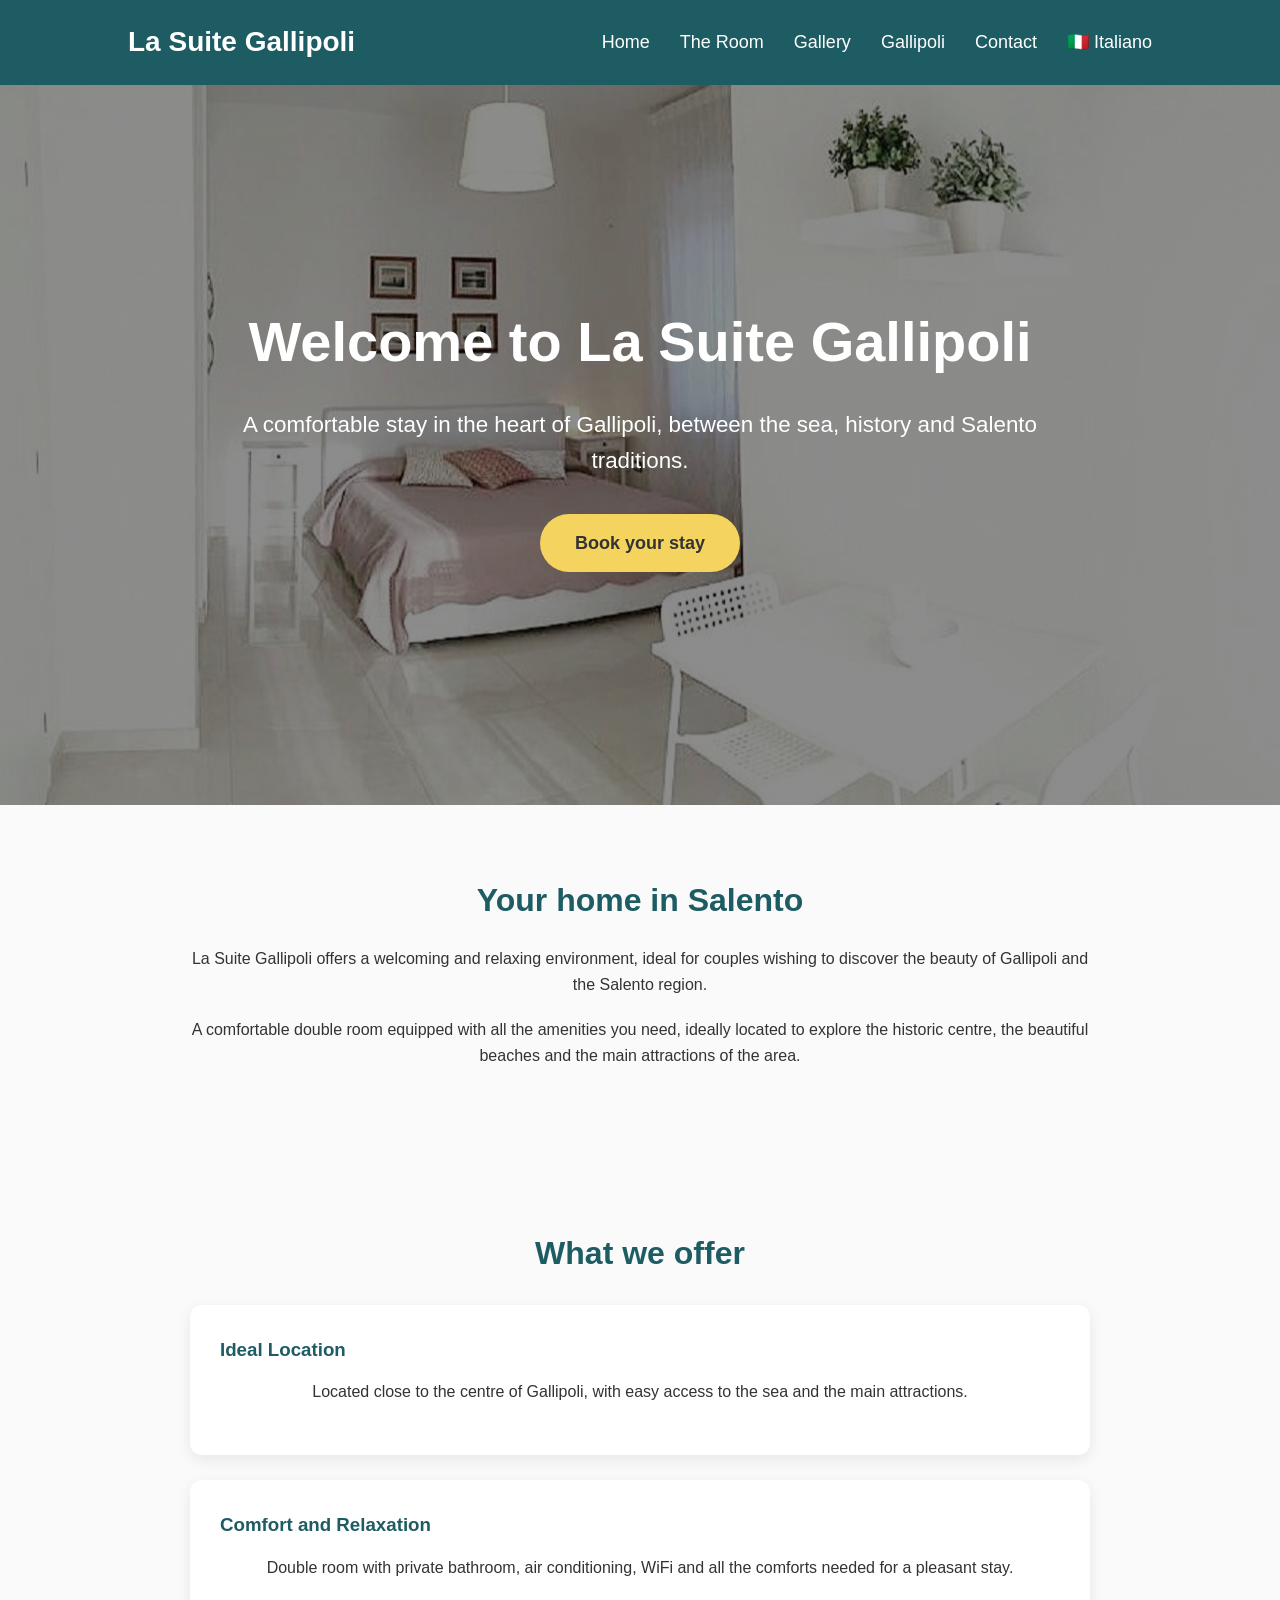
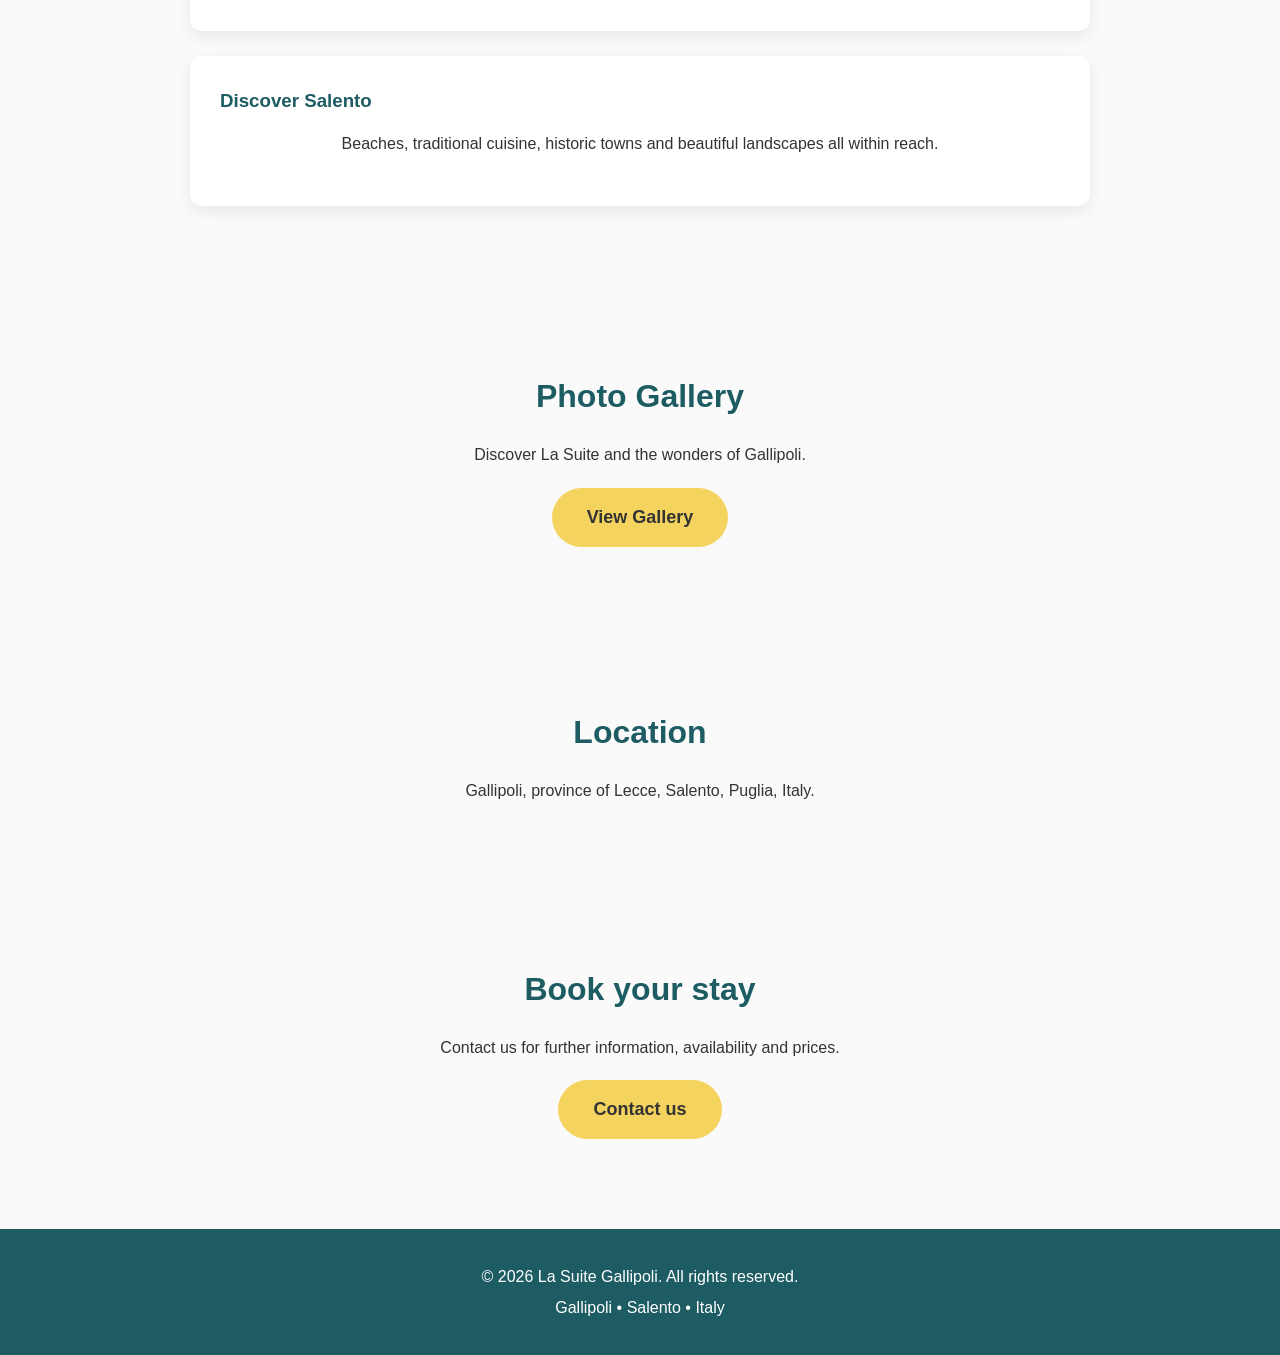
==== en/index.html @ 76675219 "Complete bilingual website pages and responsive layout" ====
<!DOCTYPE html>
<html lang="en">

<head>

    <meta charset="UTF-8">
    <meta name="viewport" content="width=device-width, initial-scale=1.0">

    <title>La Suite Gallipoli | Bed and Breakfast in Salento</title>

    <meta name="description"
        content="La Suite Gallipoli - Comfortable double room with private bathroom, WiFi and all amenities in the heart of Gallipoli, Salento.">

    <link rel="stylesheet" href="../css/style.css">

</head>


<body>


    <!-- ==========================
         HEADER
    =========================== -->

    <header>

        <nav class="navbar">

            <div class="logo">

                <a href="index.html">
                    La Suite Gallipoli
                </a>

            </div>


            <button class="menu-toggle" id="menu-toggle">
                ☰
            </button>


       <ul class="nav-links">

<li><a href="index.html">Home</a></li>
<li><a href="camera.html">The Room</a></li>
<li><a href="gallery.html">Gallery</a></li>
<li><a href="gallipoli.html">Gallipoli</a></li>
<li><a href="contact.html">Contact</a></li>
<li><a href="../index.html">🇮🇹 Italiano</a></li>

</ul>


        </nav>

    </header>



    <!-- ==========================
         MAIN
    =========================== -->


    <main>


        <!-- HERO -->


        <section class="hero">


            <div class="hero-content">


                <h1>
                    Welcome to La Suite Gallipoli
                </h1>


                <p>
                    A comfortable stay in the heart of Gallipoli,
                    between the sea, history and Salento traditions.
                </p>


                <a class="button" href="contact.html">

                    Book your stay

                </a>


            </div>


        </section>



        <!-- INTRODUCTION -->


        <section>


            <h2>
                Your home in Salento
            </h2>


            <p>
                La Suite Gallipoli offers a welcoming and relaxing environment,
                ideal for couples wishing to discover the beauty of Gallipoli
                and the Salento region.
            </p>


            <p>
                A comfortable double room equipped with all the amenities you need,
                ideally located to explore the historic centre,
                the beautiful beaches and the main attractions of the area.
            </p>


        </section>




        <!-- SERVICES -->


        <section>


            <h2>
                What we offer
            </h2>



            <article>


                <h3>
                    Ideal Location
                </h3>


                <p>
                    Located close to the centre of Gallipoli,
                    with easy access to the sea and the main attractions.
                </p>


            </article>




            <article>


                <h3>
                    Comfort and Relaxation
                </h3>


                <p>
                    Double room with private bathroom, air conditioning,
                    WiFi and all the comforts needed for a pleasant stay.
                </p>


            </article>




            <article>


                <h3>
                    Discover Salento
                </h3>


                <p>
                    Beaches, traditional cuisine, historic towns
                    and beautiful landscapes all within reach.
                </p>


            </article>



        </section>




        <!-- GALLERY -->


        <section>


            <h2>
                Photo Gallery
            </h2>


            <p>
                Discover La Suite and the wonders of Gallipoli.
            </p>


            <a class="button" href="gallery.html">

                View Gallery

            </a>


        </section>




        <!-- LOCATION -->


        <section>


            <h2>
                Location
            </h2>


            <p>
                Gallipoli, province of Lecce,
                Salento, Puglia, Italy.
            </p>


        </section>




        <!-- CONTACT -->


        <section>


            <h2>
                Book your stay
            </h2>


            <p>
                Contact us for further information,
                availability and prices.
            </p>


            <a class="button" href="contact.html">

                Contact us

            </a>


        </section>



    </main>





    <!-- FOOTER -->


    <footer>


        <p>
            © 2026 La Suite Gallipoli.
            All rights reserved.
        </p>


        <p>
            Gallipoli • Salento • Italy
        </p>


    </footer>





    <!-- MOBILE MENU -->


    <script>


        const menuToggle = document.getElementById("menu-toggle");

        const navLinks = document.getElementById("nav-links");


        menuToggle.addEventListener("click", function () {

            navLinks.classList.toggle("show");

        });


    </script>



</body>

</html>
---- css/style.css ----
/* ==========================
   GENERAL
========================== */

* {
    margin: 0;
    padding: 0;
    box-sizing: border-box;
}

body {
    font-family: Arial, Helvetica, sans-serif;
    line-height: 1.6;
    color: #333;
    background-color: #fafafa;
}

section {
    padding: 70px 10%;
}

h1,
h2,
h3 {
    margin-bottom: 20px;
}

p {
    margin-bottom: 20px;
}

a {
    text-decoration: none;
}

/* ==========================
   NAVIGATION
========================== */

.navbar {
    display: flex;
    justify-content: space-between;
    align-items: center;

    background-color: #1d5c63;

    padding: 20px 10%;

    position: sticky;
    top: 0;
    z-index: 1000;
}

.logo a {
    color: white;
    font-size: 28px;
    font-weight: bold;
}

.nav-links {
    display: flex;
    list-style: none;
    gap: 30px;
}

.nav-links a {
    color: white;
    font-size: 18px;
    transition: color 0.3s;
}

.nav-links a:hover {
    color: #f4d35e;
}

.menu-toggle {
    display: none;
    background: none;
    border: none;
    color: white;
    font-size: 34px;
    cursor: pointer;
}

/* ==========================
   HERO
========================== */

.hero {

    height: 80vh;

    background-image:
        linear-gradient(rgba(0,0,0,0.45),
        rgba(0,0,0,0.45)),
        url("../images/hero.jpg");

    background-size: cover;
    background-position: center;

    display: flex;
    justify-content: center;
    align-items: center;

    text-align: center;

    color: white;

}

.hero-content {
    max-width: 850px;
    padding: 20px;
}

.hero h1 {
    font-size: 3.5rem;
    color: white;
    margin-bottom: 20px;
}

.hero p {
    font-size: 1.4rem;
    margin-bottom: 35px;
}

/* ==========================
   BUTTON
========================== */

.button {

    display: inline-block;

    background-color: #f4d35e;

    color: #333;

    padding: 15px 35px;

    border-radius: 40px;

    font-weight: bold;

    font-size: 18px;

    transition: all .3s ease;

}

.button:hover {

    background: white;

    transform: translateY(-2px);

}

/* ==========================
   CONTENT SECTIONS
========================== */

section h2 {

    text-align: center;

    color: #1d5c63;

    font-size: 2rem;

}

section p {

    max-width: 900px;

    margin: 0 auto 20px auto;

    text-align: center;

}

/* ==========================
   SERVICES
========================== */

article {

    background: white;

    padding: 30px;

    border-radius: 12px;

    box-shadow: 0 5px 15px rgba(0,0,0,0.08);

    margin: 25px auto;

    max-width: 900px;

}

article h3 {

    color: #1d5c63;

    margin-bottom: 15px;

}

/* ==========================
   FOOTER
========================== */

footer {

    background: #1d5c63;

    color: white;

    text-align: center;

    padding: 30px;

}

footer p {

    margin: 5px 0;

}

/* ==========================
   MOBILE
========================== */

@media (max-width: 768px) {

    .navbar {

        flex-wrap: wrap;

        padding: 20px;

    }

    .logo a {

        font-size: 24px;

    }

    .menu-toggle {

        display: block;

    }

    .nav-links {

        display: none;

        flex-direction: column;

        width: 100%;

        text-align: center;

        margin-top: 20px;

        gap: 15px;

    }

    .nav-links.show {

        display: flex;

    }

    .hero {

        height: 65vh;

    }

    .hero h1 {

        font-size: 2.2rem;

    }

    .hero p {

        font-size: 1.1rem;

    }

    section {

        padding: 50px 25px;

    }

    section h2 {

        font-size: 1.8rem;

    }

    article {

        padding: 25px;

    }

}
section .button {
    display: block;
    width: fit-content;
    margin: 20px auto;
}
/* Mobile menu button */

.menu-toggle {

    display: none;

    background: none;

    border: none;

    color: white;

    font-size: 30px;

    cursor: pointer;

}



/* Mobile responsive */

@media (max-width: 768px) {


    .navbar {

        padding: 15px 20px;

    }


    .menu-toggle {

        display: block;

    }


    .nav-links {

        display: none;

        flex-direction: column;

        position: absolute;

        top: 70px;

        left: 0;

        width: 100%;

        background-color: #1d5c63;

        padding: 20px 0;

        text-align: center;

    }


    .nav-links.show {

        display: flex;

    }


    .nav-links li {

        margin: 10px 0;

    }



    .hero {

        height: 70vh;

    }



    .hero h1 {

        font-size: 2.2rem;

    }



    .hero p {

        font-size: 1rem;

    }



    section {

        padding: 25px 20px;

    }


}
/* Gallery */

.gallery-grid {

    display: grid;

    grid-template-columns: repeat(3, 1fr);

    gap: 20px;

}


.gallery-item img {

    width: 100%;

    height: 250px;

    object-fit: cover;

    border-radius: 10px;

}



@media (max-width: 768px) {


.gallery-grid {

    grid-template-columns: 1fr;

}


}
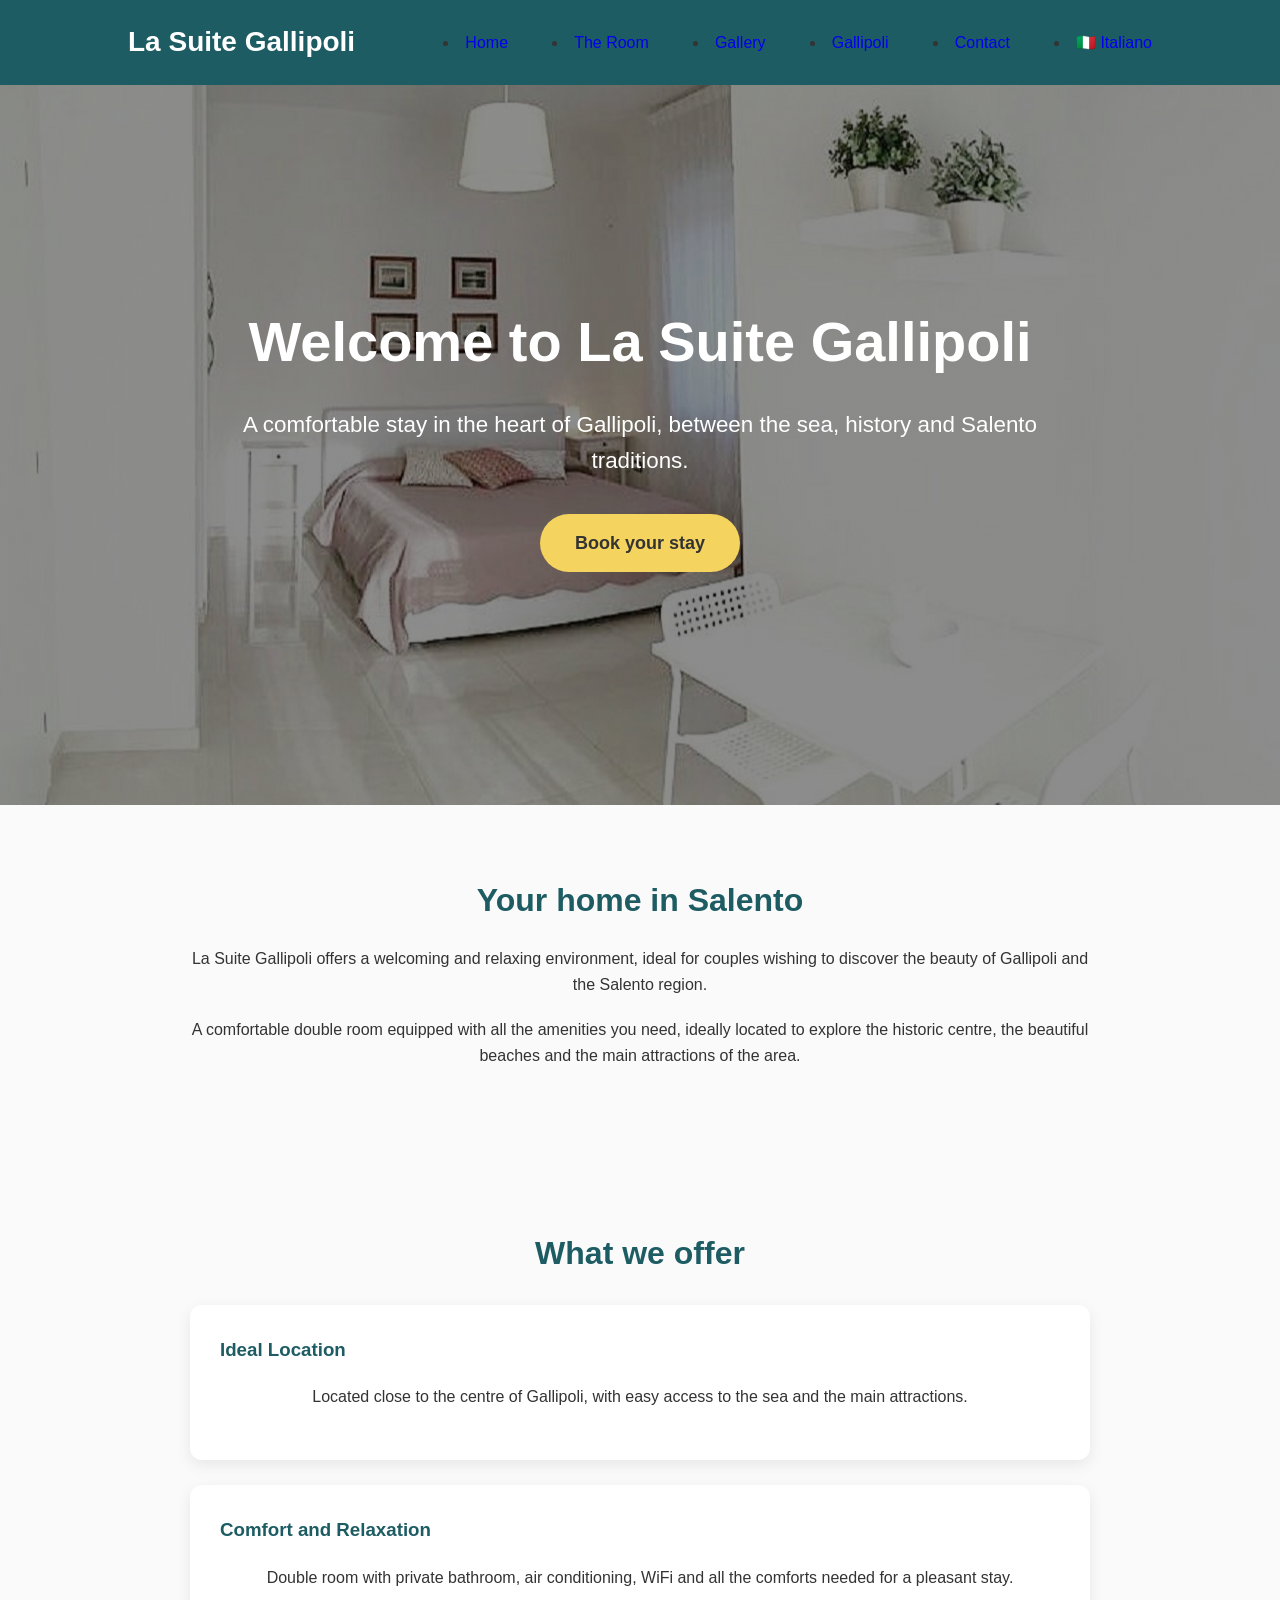
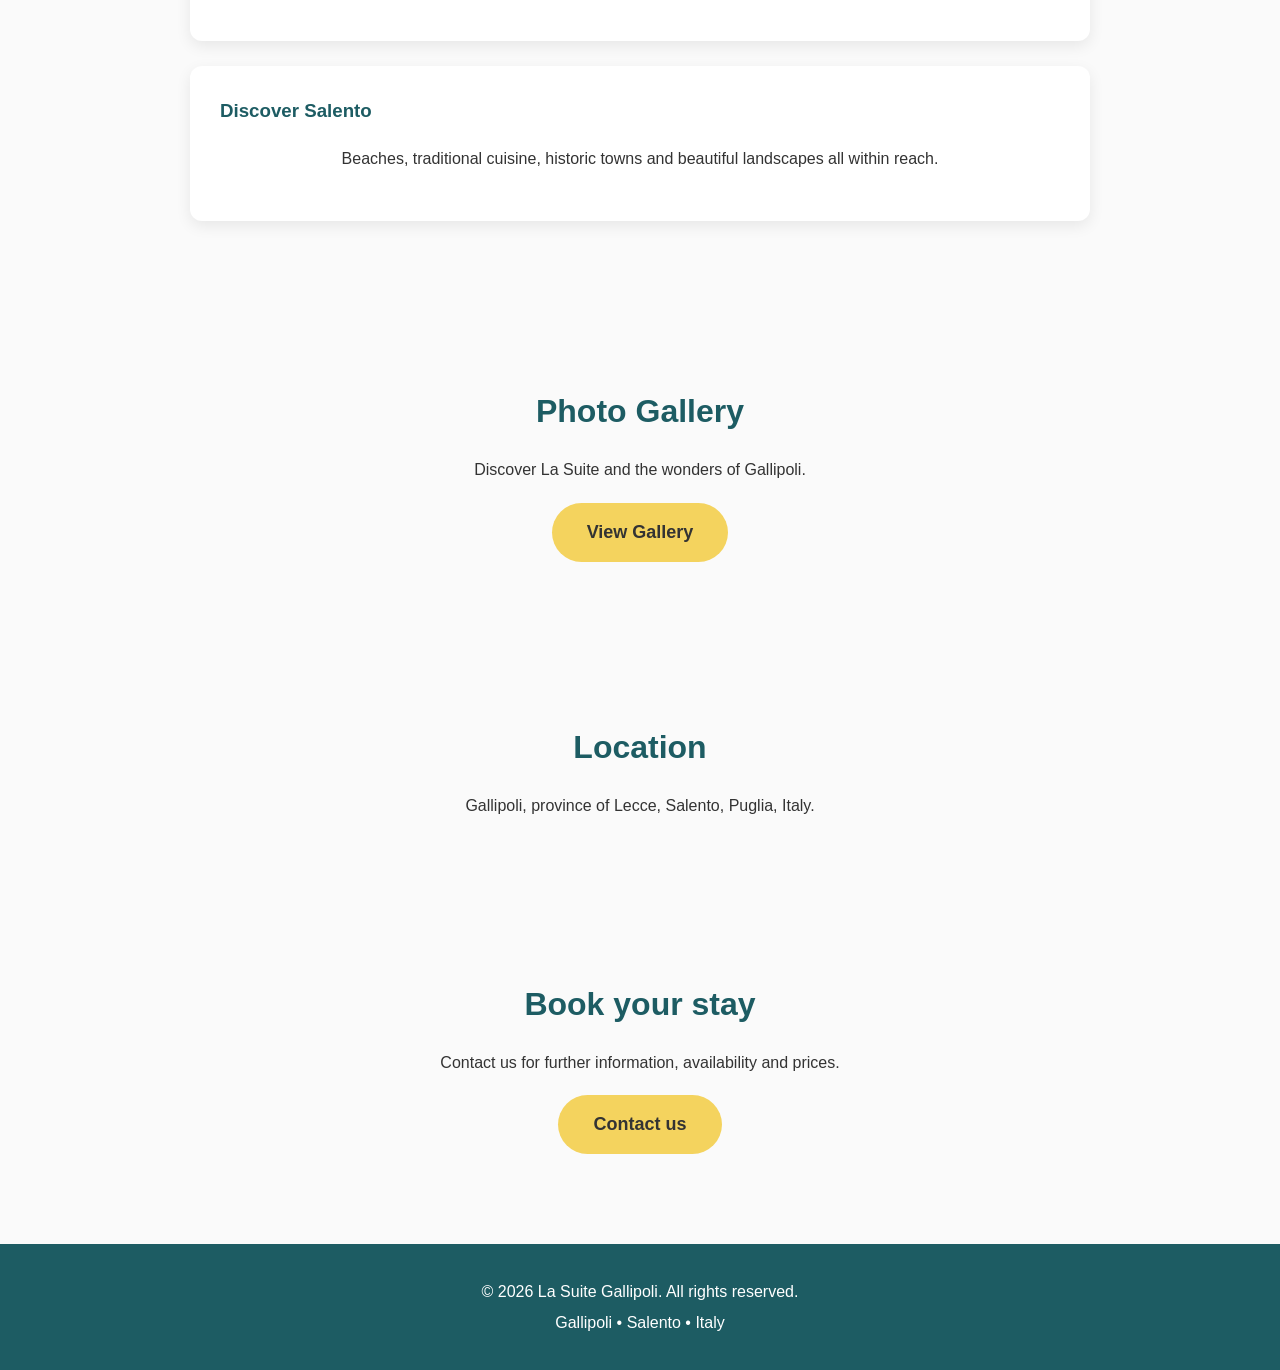
==== commit ef87c388: "fixed hamburger menu and updated css" ====
--- a/en/index.html
+++ b/en/index.html
@@ -12,6 +12,7 @@
         content="La Suite Gallipoli - Comfortable double room with private bathroom, WiFi and all amenities in the heart of Gallipoli, Salento.">
 
     <link rel="stylesheet" href="../css/style.css">
+    <link rel="icon" href="../favicon.png" type="image/png">
 
 </head>
 
@@ -41,7 +42,7 @@
             </button>
 
 
-       <ul class="nav-links">
+       <ul class="nav-links" id="nav-links"></ul>
 
 <li><a href="index.html">Home</a></li>
 <li><a href="camera.html">The Room</a></li>
@@ -50,7 +51,7 @@
 <li><a href="contact.html">Contact</a></li>
 <li><a href="../index.html">🇮🇹 Italiano</a></li>
 
-</ul>
+</>
 
 
         </nav>
@@ -87,7 +88,7 @@
                 </p>
 
 
-                <a class="button" href="contact.html">
+                <a class="button" href="https://www.booking.com/hotel/it/b-amp-b-la-suite-gallipoli.en-gb.html?aid=318615&label=Italian_Italy_IT_IT_21439071025-UNZN0NGydu*b2jBBcXOAlgS809686578647%3Apl%3Ata%3Ap1%3Ap2%3Aac%3Aap%3Aneg&sid=bae90e9b5a1b18182bfcb553feb27720&dest_id=-118224&dest_type=city&dist=0&group_adults=2&group_children=0&hapos=1&hpos=1&no_rooms=1&req_adults=2&req_children=0&room1=A%2CA&sb_price_type=total&sr_order=popularity&srepoch=1784811999&srpvid=0d545c2a29ee0429&type=total&ucfs=1&lang=en-gb&soz=1&lang_changed=1">
 
                     Book your stay
 
--- a/css/style.css
+++ b/css/style.css
@@ -8,38 +8,63 @@
     box-sizing: border-box;
 }
 
+
 body {
+
     font-family: Arial, Helvetica, sans-serif;
+
     line-height: 1.6;
+
     color: #333;
+
     background-color: #fafafa;
-}
+
+}
+
+
+a {
+
+    text-decoration: none;
+
+}
+
 
 section {
+
     padding: 70px 10%;
-}
+
+}
+
 
 h1,
 h2,
 h3 {
+
     margin-bottom: 20px;
-}
+
+}
+
 
 p {
+
     margin-bottom: 20px;
-}
-
-a {
-    text-decoration: none;
-}
+
+}
+
+
+
 
 /* ==========================
    NAVIGATION
 ========================== */
 
+
 .navbar {
+
     display: flex;
+
     justify-content: space-between;
+
     align-items: center;
 
     background-color: #1d5c63;
@@ -47,86 +72,158 @@
     padding: 20px 10%;
 
     position: sticky;
+
     top: 0;
+
     z-index: 1000;
-}
+
+}
+
 
 .logo a {
-    color: white;
+
+    color: white;
+
     font-size: 28px;
+
     font-weight: bold;
-}
+
+}
+
+
 
 .nav-links {
+
     display: flex;
+
     list-style: none;
+
     gap: 30px;
-}
+
+}
+
+
 
 .nav-links a {
-    color: white;
+
+    color: white;
+
     font-size: 18px;
+
     transition: color 0.3s;
-}
+
+}
+
+
 
 .nav-links a:hover {
+
     color: #f4d35e;
-}
+
+}
+
+
+
+/* Hamburger button */
 
 .menu-toggle {
+
     display: none;
+
     background: none;
+
     border: none;
-    color: white;
+
+    color: white;
+
     font-size: 34px;
+
     cursor: pointer;
-}
+
+}
+
+
+
+
 
 /* ==========================
    HERO
 ========================== */
 
+
 .hero {
 
     height: 80vh;
 
     background-image:
-        linear-gradient(rgba(0,0,0,0.45),
-        rgba(0,0,0,0.45)),
+
+        linear-gradient(
+            rgba(0,0,0,0.45),
+            rgba(0,0,0,0.45)
+        ),
+
         url("../images/hero.jpg");
 
+
     background-size: cover;
+
     background-position: center;
 
+
     display: flex;
+
     justify-content: center;
+
     align-items: center;
 
+
     text-align: center;
 
     color: white;
 
 }
 
+
+
 .hero-content {
+
     max-width: 850px;
+
     padding: 20px;
-}
+
+}
+
+
 
 .hero h1 {
+
     font-size: 3.5rem;
-    color: white;
-    margin-bottom: 20px;
-}
+
+    color: white;
+
+}
+
+
 
 .hero p {
+
     font-size: 1.4rem;
+
+    color: white;
+
     margin-bottom: 35px;
-}
-
-/* ==========================
-   BUTTON
-========================== */
+
+}
+
+
+
+
+
+
+/* ==========================
+   BUTTONS
+========================== */
+
 
 .button {
 
@@ -148,81 +245,151 @@
 
 }
 
+
+
 .button:hover {
 
+    background-color: white;
+
+    transform: translateY(-2px);
+
+}
+
+
+
+section .button {
+
+    display: block;
+
+    width: fit-content;
+
+    margin: 20px auto;
+
+}
+
+
+
+
+
+
+
+/* ==========================
+   CONTENT
+========================== */
+
+
+section h2 {
+
+    text-align: center;
+
+    color: #1d5c63;
+
+    font-size: 2rem;
+
+}
+
+
+
+section p {
+
+    max-width: 900px;
+
+    margin: 0 auto 20px auto;
+
+    text-align: center;
+
+}
+
+
+
+
+
+/* ==========================
+   SERVICES
+========================== */
+
+
+article {
+
     background: white;
 
-    transform: translateY(-2px);
-
-}
-
-/* ==========================
-   CONTENT SECTIONS
-========================== */
-
-section h2 {
+    padding: 30px;
+
+    border-radius: 12px;
+
+    box-shadow: 0 5px 15px rgba(0,0,0,0.08);
+
+    margin: 25px auto;
+
+    max-width: 900px;
+
+}
+
+
+
+article h3 {
+
+    color: #1d5c63;
+
+}
+
+
+
+
+
+
+/* ==========================
+   GALLERY
+========================== */
+
+
+.gallery-grid {
+
+    display: grid;
+
+    grid-template-columns: repeat(3, 1fr);
+
+    gap: 20px;
+
+}
+
+
+
+.gallery-item img {
+
+    width: 100%;
+
+    height: 250px;
+
+    object-fit: cover;
+
+    border-radius: 10px;
+
+}
+
+
+
+
+
+
+
+/* ==========================
+   FOOTER
+========================== */
+
+
+footer {
+
+    background: #1d5c63;
+
+    color: white;
 
     text-align: center;
 
-    color: #1d5c63;
-
-    font-size: 2rem;
-
-}
-
-section p {
-
-    max-width: 900px;
-
-    margin: 0 auto 20px auto;
-
-    text-align: center;
-
-}
-
-/* ==========================
-   SERVICES
-========================== */
-
-article {
-
-    background: white;
-
     padding: 30px;
 
-    border-radius: 12px;
-
-    box-shadow: 0 5px 15px rgba(0,0,0,0.08);
-
-    margin: 25px auto;
-
-    max-width: 900px;
-
-}
-
-article h3 {
-
-    color: #1d5c63;
-
-    margin-bottom: 15px;
-
-}
-
-/* ==========================
-   FOOTER
-========================== */
-
-footer {
-
-    background: #1d5c63;
-
-    color: white;
-
-    text-align: center;
-
-    padding: 30px;
-
-}
+}
+
 
 footer p {
 
@@ -230,240 +397,162 @@
 
 }
 
+
+
+
+
+
+
 /* ==========================
    MOBILE
 ========================== */
 
+
 @media (max-width: 768px) {
 
+
+
+    /* Navigation */
+
+
     .navbar {
 
-        flex-wrap: wrap;
+        padding: 15px 20px;
+
+    }
+
+
+
+    .logo a {
+
+        font-size: 24px;
+
+    }
+
+
+
+    .menu-toggle {
+
+        display: block;
+
+    }
+
+
+
+    .nav-links {
+
+        display: none;
+
+        flex-direction: column;
+
+        position: absolute;
+
+        top: 70px;
+
+        left: 0;
+
+        width: 100%;
+
+        background-color: #1d5c63;
+
+        padding: 20px 0;
+
+        text-align: center;
+
+        gap: 15px;
+
+    }
+
+
+
+    .nav-links.show {
+
+        display: flex;
+
+    }
+
+
+
+    .nav-links li {
+
+        margin: 10px 0;
+
+    }
+
+
+
+
+
+
+    /* Hero */
+
+
+    .hero {
+
+        height: 70vh;
+
+    }
+
+
+
+    .hero h1 {
+
+        font-size: 2.2rem;
+
+    }
+
+
+
+    .hero p {
+
+        font-size: 1rem;
+
+    }
+
+
+
+
+
+
+    /* Content */
+
+
+    section {
+
+        padding: 40px 20px;
+
+    }
+
+
+
+    section h2 {
+
+        font-size: 1.8rem;
+
+    }
+
+
+
+    article {
 
         padding: 20px;
 
     }
 
-    .logo a {
-
-        font-size: 24px;
-
-    }
-
-    .menu-toggle {
-
-        display: block;
-
-    }
-
-    .nav-links {
-
-        display: none;
-
-        flex-direction: column;
-
-        width: 100%;
-
-        text-align: center;
-
-        margin-top: 20px;
-
-        gap: 15px;
-
-    }
-
-    .nav-links.show {
-
-        display: flex;
-
-    }
-
-    .hero {
-
-        height: 65vh;
-
-    }
-
-    .hero h1 {
-
-        font-size: 2.2rem;
-
-    }
-
-    .hero p {
-
-        font-size: 1.1rem;
-
-    }
-
-    section {
-
-        padding: 50px 25px;
-
-    }
-
-    section h2 {
-
-        font-size: 1.8rem;
-
-    }
-
-    article {
-
-        padding: 25px;
-
-    }
-
-}
-section .button {
-    display: block;
-    width: fit-content;
-    margin: 20px auto;
-}
-/* Mobile menu button */
-
-.menu-toggle {
-
-    display: none;
-
-    background: none;
-
-    border: none;
-
-    color: white;
-
-    font-size: 30px;
-
-    cursor: pointer;
-
-}
-
-
-
-/* Mobile responsive */
-
-@media (max-width: 768px) {
-
-
-    .navbar {
-
-        padding: 15px 20px;
-
-    }
-
-
-    .menu-toggle {
-
-        display: block;
-
-    }
-
-
-    .nav-links {
-
-        display: none;
-
-        flex-direction: column;
-
-        position: absolute;
-
-        top: 70px;
-
-        left: 0;
-
-        width: 100%;
-
-        background-color: #1d5c63;
-
-        padding: 20px 0;
-
-        text-align: center;
-
-    }
-
-
-    .nav-links.show {
-
-        display: flex;
-
-    }
-
-
-    .nav-links li {
-
-        margin: 10px 0;
-
-    }
-
-
-
-    .hero {
-
-        height: 70vh;
-
-    }
-
-
-
-    .hero h1 {
-
-        font-size: 2.2rem;
-
-    }
-
-
-
-    .hero p {
-
-        font-size: 1rem;
-
-    }
-
-
-
-    section {
-
-        padding: 25px 20px;
-
-    }
-
-
-}
-/* Gallery */
-
-.gallery-grid {
-
-    display: grid;
-
-    grid-template-columns: repeat(3, 1fr);
-
-    gap: 20px;
-
-}
-
-
-.gallery-item img {
-
-    width: 100%;
-
-    height: 250px;
-
-    object-fit: cover;
-
-    border-radius: 10px;
-
-}
-
-
-
-@media (max-width: 768px) {
-
-
-.gallery-grid {
-
-    grid-template-columns: 1fr;
-
-}
+
+
+
+
+
+    /* Gallery */
+
+
+    .gallery-grid {
+
+        grid-template-columns: 1fr;
+
+    }
+
 
 
 }
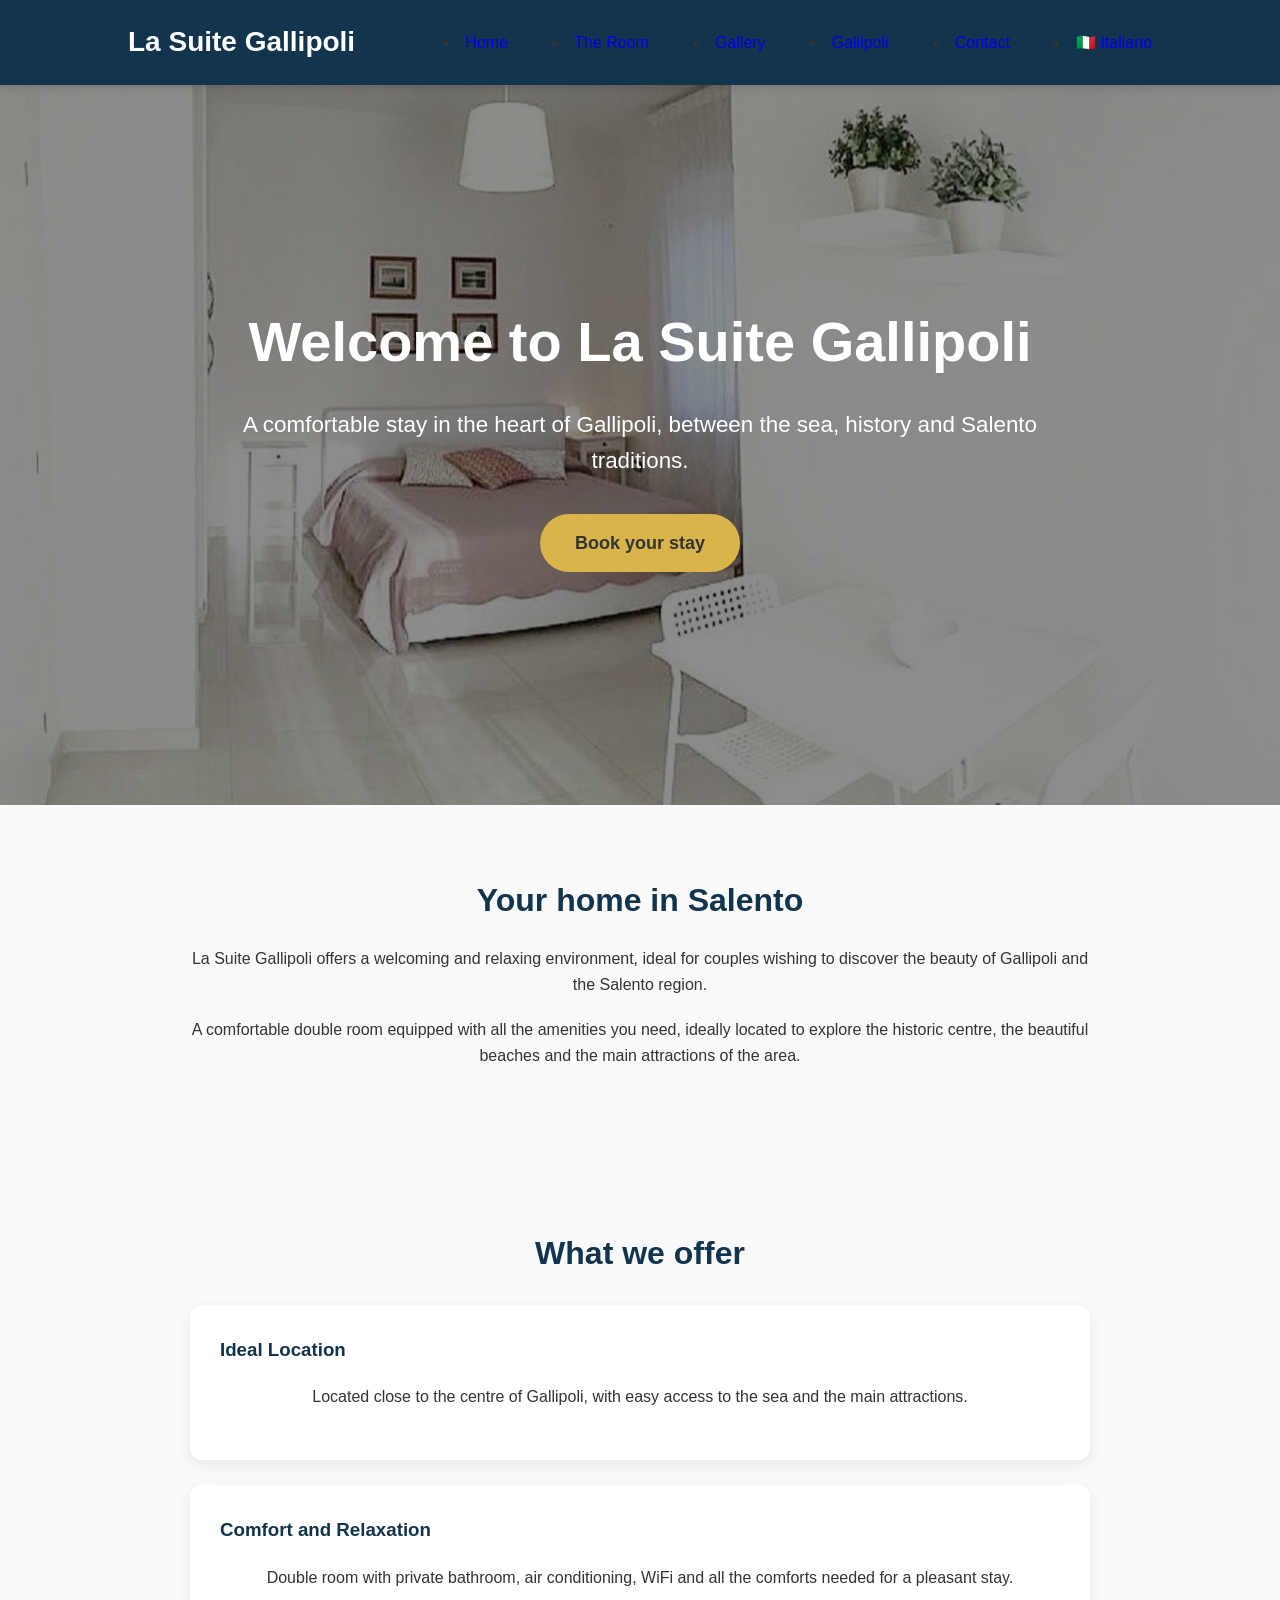
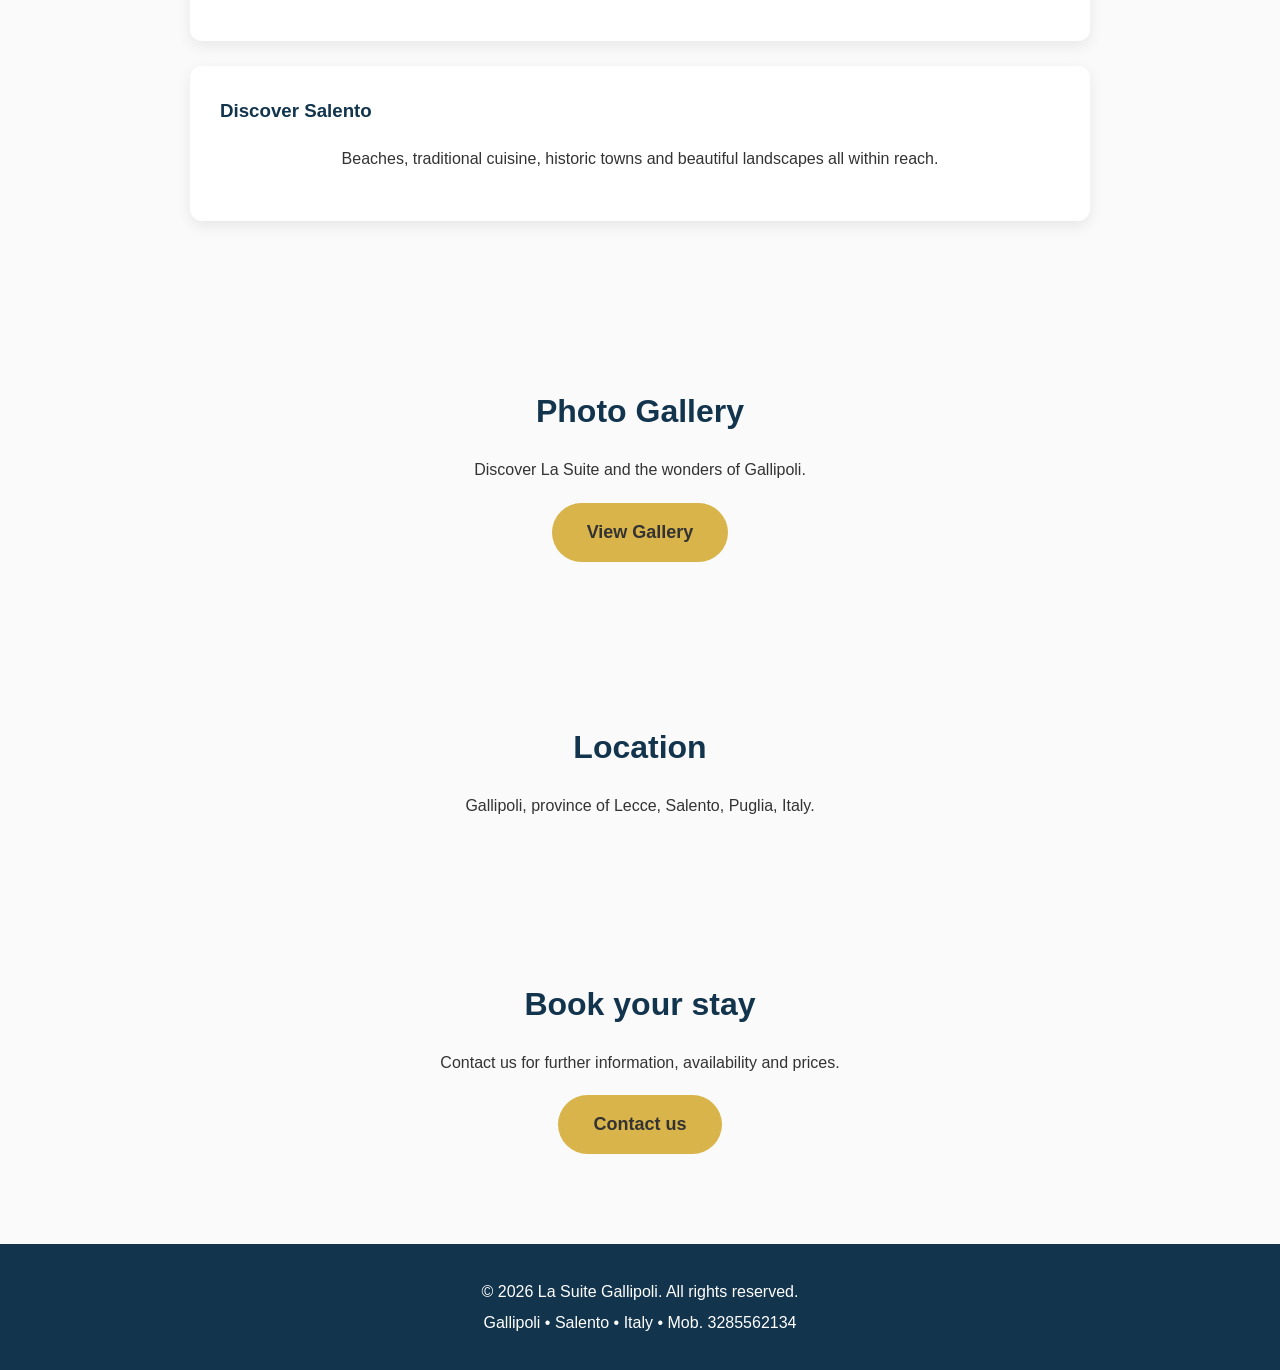
==== commit 73756b58: "Added cell to footer" ====
--- a/en/index.html
+++ b/en/index.html
@@ -302,7 +302,7 @@
 
 
         <p>
-            Gallipoli • Salento • Italy
+            Gallipoli • Salento • Italy • Mob. 3285562134
         </p>
 
 
--- a/css/style.css
+++ b/css/style.css
@@ -54,6 +54,7 @@
 
 
 
+
 /* ==========================
    NAVIGATION
 ========================== */
@@ -67,7 +68,7 @@
 
     align-items: center;
 
-    background-color: #1d5c63;
+    background-color: #12344D;
 
     padding: 20px 10%;
 
@@ -77,6 +78,8 @@
 
     z-index: 1000;
 
+    box-shadow: 0 2px 8px rgba(0,0,0,0.15);
+
 }
 
 
@@ -118,7 +121,7 @@
 
 .nav-links a:hover {
 
-    color: #f4d35e;
+    color: #D9B44A;
 
 }
 
@@ -229,7 +232,7 @@
 
     display: inline-block;
 
-    background-color: #f4d35e;
+    background-color: #D9B44A;
 
     color: #333;
 
@@ -282,7 +285,7 @@
 
     text-align: center;
 
-    color: #1d5c63;
+    color: #12344D;
 
     font-size: 2rem;
 
@@ -329,7 +332,7 @@
 
 article h3 {
 
-    color: #1d5c63;
+    color: #12344D;
 
 }
 
@@ -380,7 +383,7 @@
 
 footer {
 
-    background: #1d5c63;
+    background: #12344D;
 
     color: white;
 
@@ -453,7 +456,7 @@
 
         width: 100%;
 
-        background-color: #1d5c63;
+        background-color: #12344D;
 
         padding: 20px 0;
 
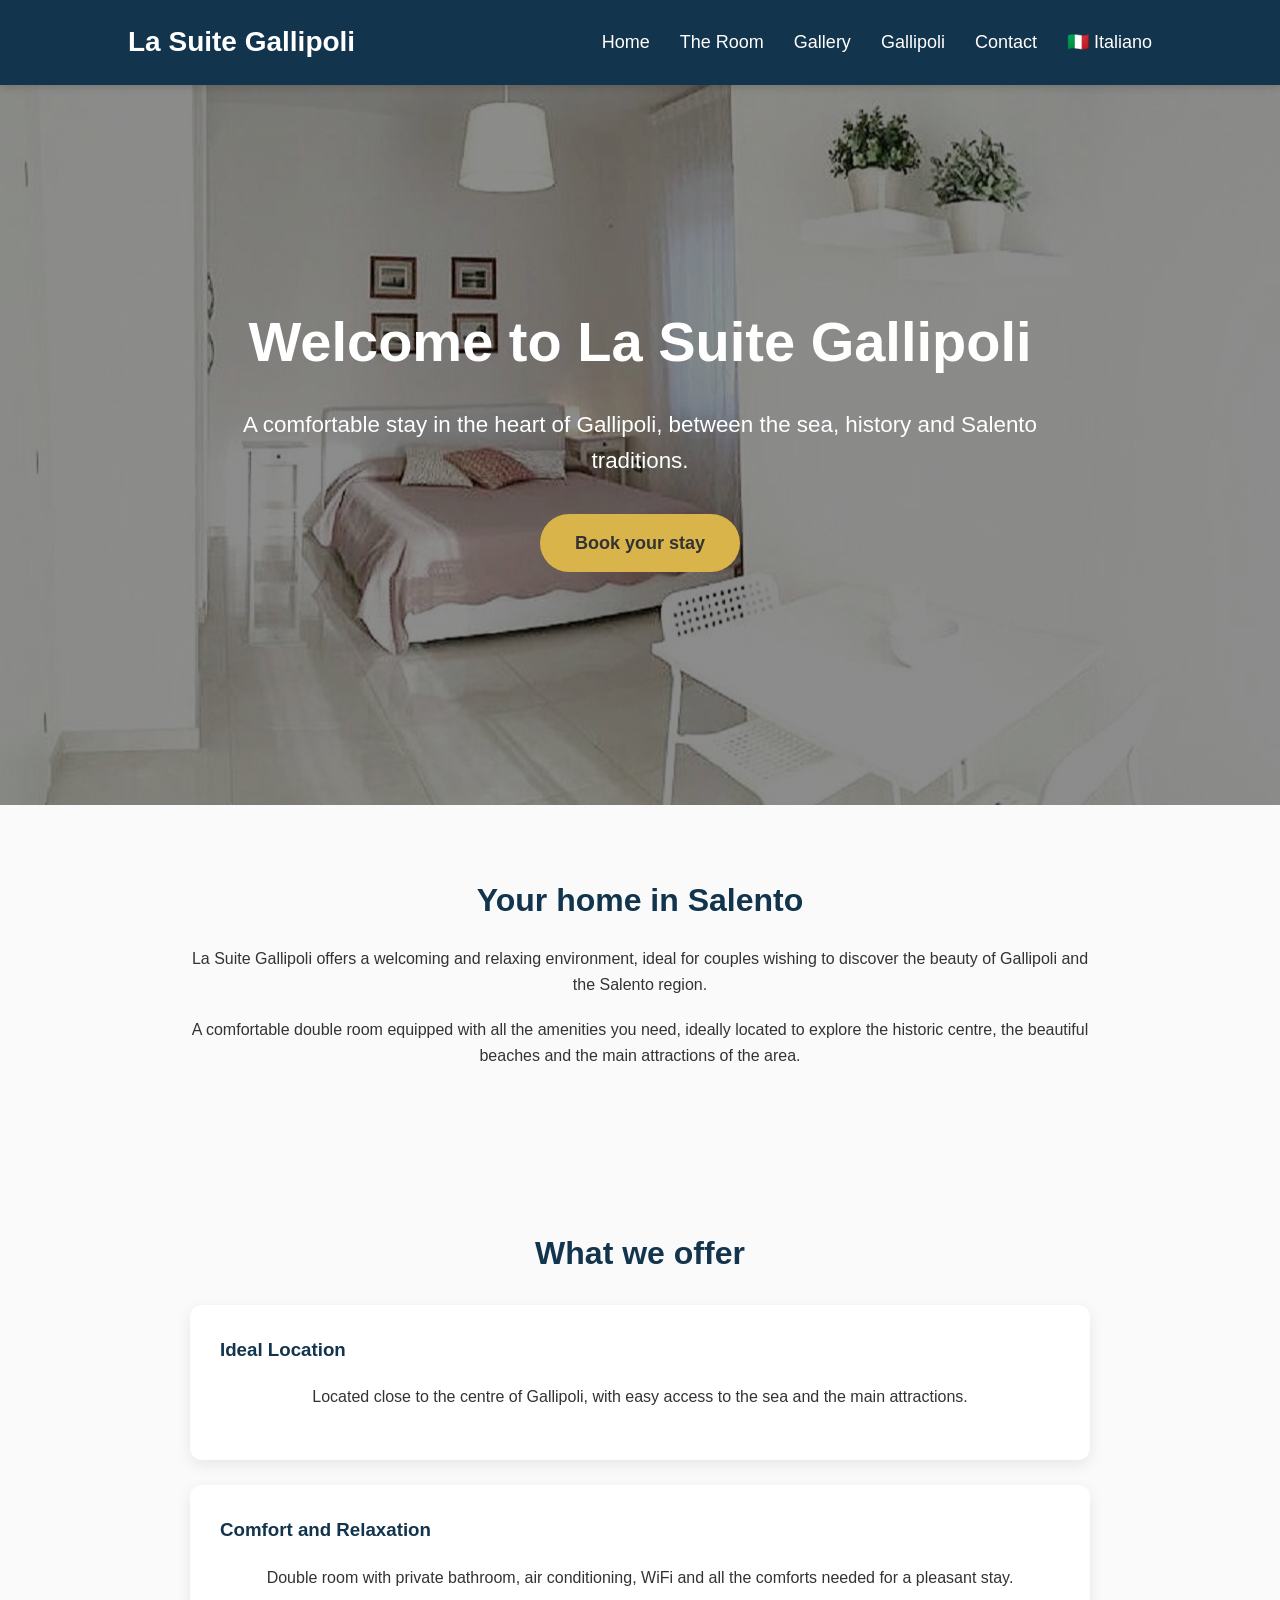
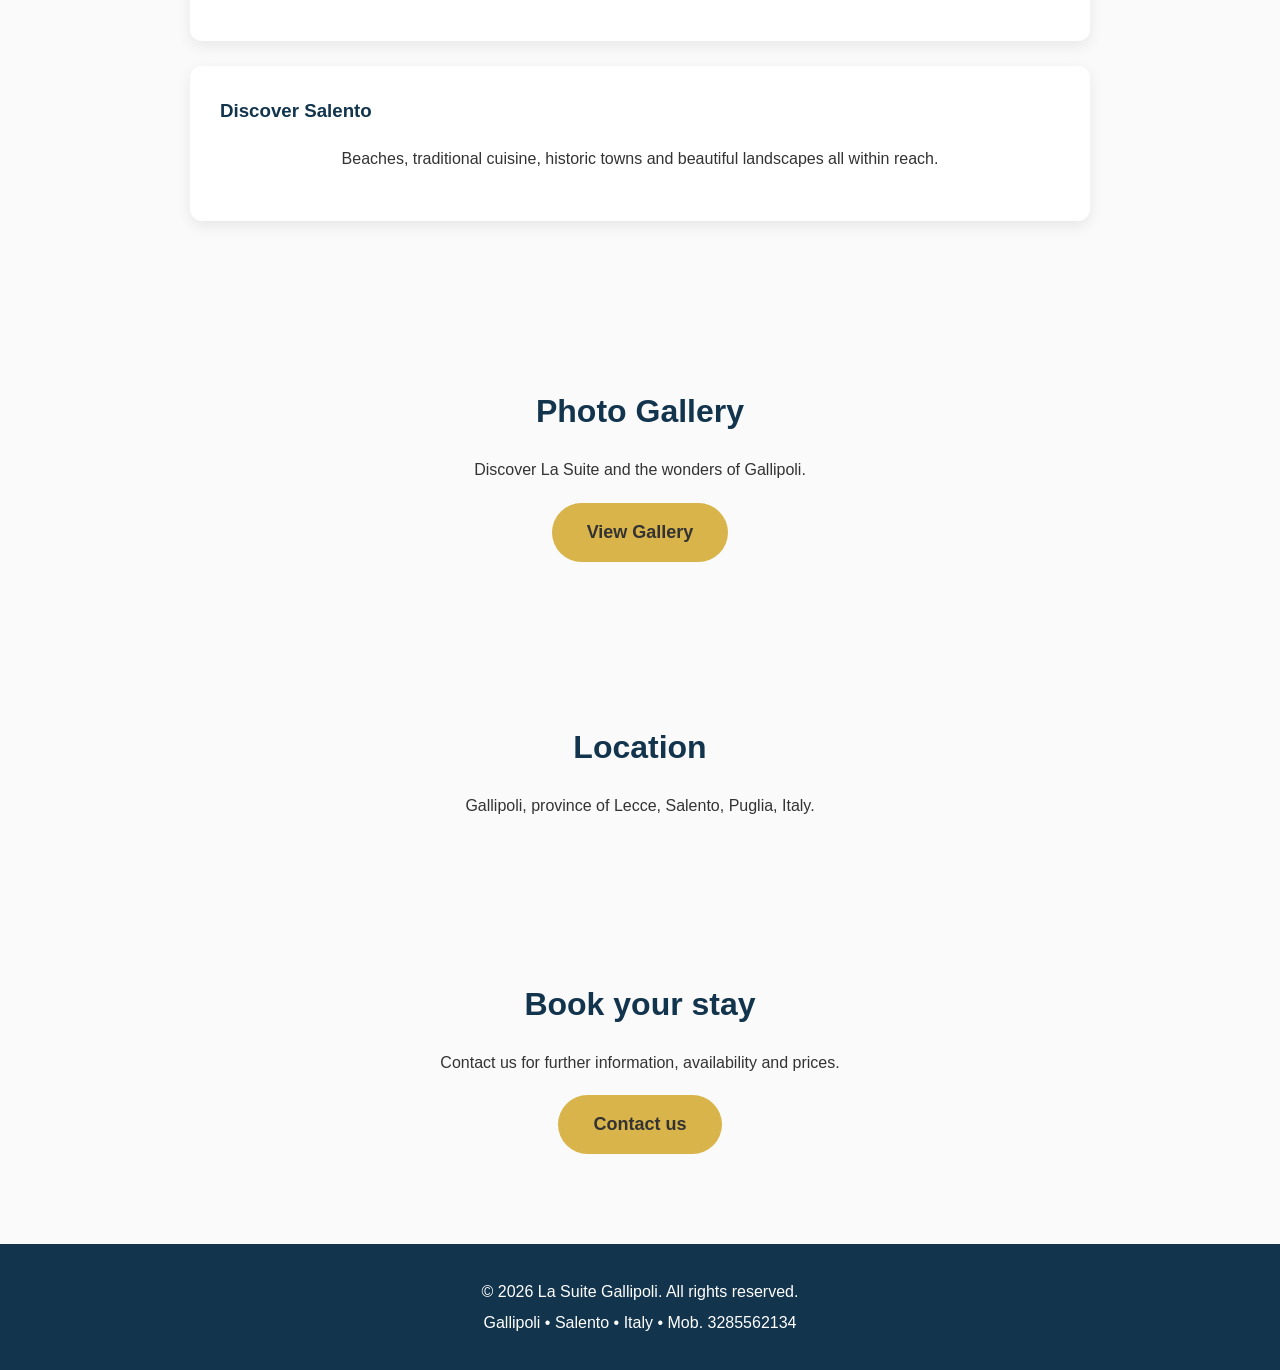
==== commit 78b4e0f1: "en inde" ====
--- a/en/index.html
+++ b/en/index.html
@@ -1,339 +1,356 @@
-<!DOCTYPE html>
-<html lang="en">
-
-<head>
-
-    <meta charset="UTF-8">
-    <meta name="viewport" content="width=device-width, initial-scale=1.0">
-
-    <title>La Suite Gallipoli | Bed and Breakfast in Salento</title>
-
-    <meta name="description"
-        content="La Suite Gallipoli - Comfortable double room with private bathroom, WiFi and all amenities in the heart of Gallipoli, Salento.">
-
-    <link rel="stylesheet" href="../css/style.css">
-    <link rel="icon" href="../favicon.png" type="image/png">
-
-</head>
-
-
-<body>
-
-
-    <!-- ==========================
-         HEADER
-    =========================== -->
-
-    <header>
-
-        <nav class="navbar">
-
-            <div class="logo">
-
-                <a href="index.html">
-                    La Suite Gallipoli
+    <!DOCTYPE html>
+    <html lang="en">
+
+    <head>
+
+        <meta charset="UTF-8">
+        <meta name="viewport" content="width=device-width, initial-scale=1.0">
+
+        <title>La Suite Gallipoli | Bed and Breakfast in Salento</title>
+
+        <meta name="description"
+            content="La Suite Gallipoli - Comfortable double room with private bathroom, WiFi and all amenities in the heart of Gallipoli, Salento.">
+
+        <link rel="stylesheet" href="../css/style.css">
+        <link rel="icon" href="../favicon.png" type="image/png">
+
+    </head>
+
+
+    <body>
+
+
+        <!-- ==========================
+            HEADER
+        =========================== -->
+
+        <header>
+
+            <nav class="navbar">
+
+                <div class="logo">
+
+                    <a href="index.html">
+                        La Suite Gallipoli
+                    </a>
+
+                </div>
+
+
+                <button class="menu-toggle" id="menu-toggle">
+                    ☰
+                </button>
+
+
+<ul class="nav-links" id="nav-links">
+
+    <li>
+        <a href="index.html">Home</a>
+    </li>
+
+    <li>
+        <a href="camera.html">The Room</a>
+    </li>
+
+    <li>
+        <a href="gallery.html">Gallery</a>
+    </li>
+
+    <li>
+        <a href="gallipoli.html">Gallipoli</a>
+    </li>
+
+    <li>
+        <a href="contact.html">Contact</a>
+    </li>
+
+    <li>
+        <a href="../index.html">🇮🇹 Italiano</a>
+    </li>
+
+</ul>
+
+
+            </nav>
+
+        </header>
+
+
+
+        <!-- ==========================
+            MAIN
+        =========================== -->
+
+
+        <main>
+
+
+            <!-- HERO -->
+
+
+            <section class="hero">
+
+
+                <div class="hero-content">
+
+
+                    <h1>
+                        Welcome to La Suite Gallipoli
+                    </h1>
+
+
+                    <p>
+                        A comfortable stay in the heart of Gallipoli,
+                        between the sea, history and Salento traditions.
+                    </p>
+
+
+                    <a class="button" href="https://www.booking.com/hotel/it/b-amp-b-la-suite-gallipoli.en-gb.html?aid=318615&label=Italian_Italy_IT_IT_21439071025-UNZN0NGydu*b2jBBcXOAlgS809686578647%3Apl%3Ata%3Ap1%3Ap2%3Aac%3Aap%3Aneg&sid=bae90e9b5a1b18182bfcb553feb27720&dest_id=-118224&dest_type=city&dist=0&group_adults=2&group_children=0&hapos=1&hpos=1&no_rooms=1&req_adults=2&req_children=0&room1=A%2CA&sb_price_type=total&sr_order=popularity&srepoch=1784811999&srpvid=0d545c2a29ee0429&type=total&ucfs=1&lang=en-gb&soz=1&lang_changed=1">
+
+                        Book your stay
+
+                    </a>
+
+
+                </div>
+
+
+            </section>
+
+
+
+            <!-- INTRODUCTION -->
+
+
+            <section>
+
+
+                <h2>
+                    Your home in Salento
+                </h2>
+
+
+                <p>
+                    La Suite Gallipoli offers a welcoming and relaxing environment,
+                    ideal for couples wishing to discover the beauty of Gallipoli
+                    and the Salento region.
+                </p>
+
+
+                <p>
+                    A comfortable double room equipped with all the amenities you need,
+                    ideally located to explore the historic centre,
+                    the beautiful beaches and the main attractions of the area.
+                </p>
+
+
+            </section>
+
+
+
+
+            <!-- SERVICES -->
+
+
+            <section>
+
+
+                <h2>
+                    What we offer
+                </h2>
+
+
+
+                <article>
+
+
+                    <h3>
+                        Ideal Location
+                    </h3>
+
+
+                    <p>
+                        Located close to the centre of Gallipoli,
+                        with easy access to the sea and the main attractions.
+                    </p>
+
+
+                </article>
+
+
+
+
+                <article>
+
+
+                    <h3>
+                        Comfort and Relaxation
+                    </h3>
+
+
+                    <p>
+                        Double room with private bathroom, air conditioning,
+                        WiFi and all the comforts needed for a pleasant stay.
+                    </p>
+
+
+                </article>
+
+
+
+
+                <article>
+
+
+                    <h3>
+                        Discover Salento
+                    </h3>
+
+
+                    <p>
+                        Beaches, traditional cuisine, historic towns
+                        and beautiful landscapes all within reach.
+                    </p>
+
+
+                </article>
+
+
+
+            </section>
+
+
+
+
+            <!-- GALLERY -->
+
+
+            <section>
+
+
+                <h2>
+                    Photo Gallery
+                </h2>
+
+
+                <p>
+                    Discover La Suite and the wonders of Gallipoli.
+                </p>
+
+
+                <a class="button" href="gallery.html">
+
+                    View Gallery
+
                 </a>
 
-            </div>
-
-
-            <button class="menu-toggle" id="menu-toggle">
-                ☰
-            </button>
-
-
-       <ul class="nav-links" id="nav-links"></ul>
-
-<li><a href="index.html">Home</a></li>
-<li><a href="camera.html">The Room</a></li>
-<li><a href="gallery.html">Gallery</a></li>
-<li><a href="gallipoli.html">Gallipoli</a></li>
-<li><a href="contact.html">Contact</a></li>
-<li><a href="../index.html">🇮🇹 Italiano</a></li>
-
-</>
-
-
-        </nav>
-
-    </header>
-
-
-
-    <!-- ==========================
-         MAIN
-    =========================== -->
-
-
-    <main>
-
-
-        <!-- HERO -->
-
-
-        <section class="hero">
-
-
-            <div class="hero-content">
-
-
-                <h1>
-                    Welcome to La Suite Gallipoli
-                </h1>
-
-
-                <p>
-                    A comfortable stay in the heart of Gallipoli,
-                    between the sea, history and Salento traditions.
-                </p>
-
-
-                <a class="button" href="https://www.booking.com/hotel/it/b-amp-b-la-suite-gallipoli.en-gb.html?aid=318615&label=Italian_Italy_IT_IT_21439071025-UNZN0NGydu*b2jBBcXOAlgS809686578647%3Apl%3Ata%3Ap1%3Ap2%3Aac%3Aap%3Aneg&sid=bae90e9b5a1b18182bfcb553feb27720&dest_id=-118224&dest_type=city&dist=0&group_adults=2&group_children=0&hapos=1&hpos=1&no_rooms=1&req_adults=2&req_children=0&room1=A%2CA&sb_price_type=total&sr_order=popularity&srepoch=1784811999&srpvid=0d545c2a29ee0429&type=total&ucfs=1&lang=en-gb&soz=1&lang_changed=1">
-
+
+            </section>
+
+
+
+
+            <!-- LOCATION -->
+
+
+            <section>
+
+
+                <h2>
+                    Location
+                </h2>
+
+
+                <p>
+                    Gallipoli, province of Lecce,
+                    Salento, Puglia, Italy.
+                </p>
+
+
+            </section>
+
+
+
+
+            <!-- CONTACT -->
+
+
+            <section>
+
+
+                <h2>
                     Book your stay
+                </h2>
+
+
+                <p>
+                    Contact us for further information,
+                    availability and prices.
+                </p>
+
+
+                <a class="button" href="contact.html">
+
+                    Contact us
 
                 </a>
 
 
-            </div>
-
-
-        </section>
-
-
-
-        <!-- INTRODUCTION -->
-
-
-        <section>
-
-
-            <h2>
-                Your home in Salento
-            </h2>
+            </section>
+
+
+
+        </main>
+
+
+
+
+
+        <!-- FOOTER -->
+
+
+        <footer>
 
 
             <p>
-                La Suite Gallipoli offers a welcoming and relaxing environment,
-                ideal for couples wishing to discover the beauty of Gallipoli
-                and the Salento region.
+                © 2026 La Suite Gallipoli.
+                All rights reserved.
             </p>
 
 
             <p>
-                A comfortable double room equipped with all the amenities you need,
-                ideally located to explore the historic centre,
-                the beautiful beaches and the main attractions of the area.
+                Gallipoli • Salento • Italy • Mob. 3285562134
             </p>
 
 
-        </section>
-
-
-
-
-        <!-- SERVICES -->
-
-
-        <section>
-
-
-            <h2>
-                What we offer
-            </h2>
-
-
-
-            <article>
-
-
-                <h3>
-                    Ideal Location
-                </h3>
-
-
-                <p>
-                    Located close to the centre of Gallipoli,
-                    with easy access to the sea and the main attractions.
-                </p>
-
-
-            </article>
-
-
-
-
-            <article>
-
-
-                <h3>
-                    Comfort and Relaxation
-                </h3>
-
-
-                <p>
-                    Double room with private bathroom, air conditioning,
-                    WiFi and all the comforts needed for a pleasant stay.
-                </p>
-
-
-            </article>
-
-
-
-
-            <article>
-
-
-                <h3>
-                    Discover Salento
-                </h3>
-
-
-                <p>
-                    Beaches, traditional cuisine, historic towns
-                    and beautiful landscapes all within reach.
-                </p>
-
-
-            </article>
-
-
-
-        </section>
-
-
-
-
-        <!-- GALLERY -->
-
-
-        <section>
-
-
-            <h2>
-                Photo Gallery
-            </h2>
-
-
-            <p>
-                Discover La Suite and the wonders of Gallipoli.
-            </p>
-
-
-            <a class="button" href="gallery.html">
-
-                View Gallery
-
-            </a>
-
-
-        </section>
-
-
-
-
-        <!-- LOCATION -->
-
-
-        <section>
-
-
-            <h2>
-                Location
-            </h2>
-
-
-            <p>
-                Gallipoli, province of Lecce,
-                Salento, Puglia, Italy.
-            </p>
-
-
-        </section>
-
-
-
-
-        <!-- CONTACT -->
-
-
-        <section>
-
-
-            <h2>
-                Book your stay
-            </h2>
-
-
-            <p>
-                Contact us for further information,
-                availability and prices.
-            </p>
-
-
-            <a class="button" href="contact.html">
-
-                Contact us
-
-            </a>
-
-
-        </section>
-
-
-
-    </main>
-
-
-
-
-
-    <!-- FOOTER -->
-
-
-    <footer>
-
-
-        <p>
-            © 2026 La Suite Gallipoli.
-            All rights reserved.
-        </p>
-
-
-        <p>
-            Gallipoli • Salento • Italy • Mob. 3285562134
-        </p>
-
-
-    </footer>
-
-
-
-
-
-    <!-- MOBILE MENU -->
-
-
-    <script>
-
-
-        const menuToggle = document.getElementById("menu-toggle");
-
-        const navLinks = document.getElementById("nav-links");
-
-
-        menuToggle.addEventListener("click", function () {
-
-            navLinks.classList.toggle("show");
-
-        });
-
-
-    </script>
-
-
-
-</body>
-
-</html>+        </footer>
+
+
+
+
+
+        <!-- MOBILE MENU -->
+
+
+        <script>
+
+
+            const menuToggle = document.getElementById("menu-toggle");
+
+            const navLinks = document.getElementById("nav-links");
+
+
+            menuToggle.addEventListener("click", function () {
+
+                navLinks.classList.toggle("show");
+
+            });
+
+
+        </script>
+
+
+
+    </body>
+
+    </html>
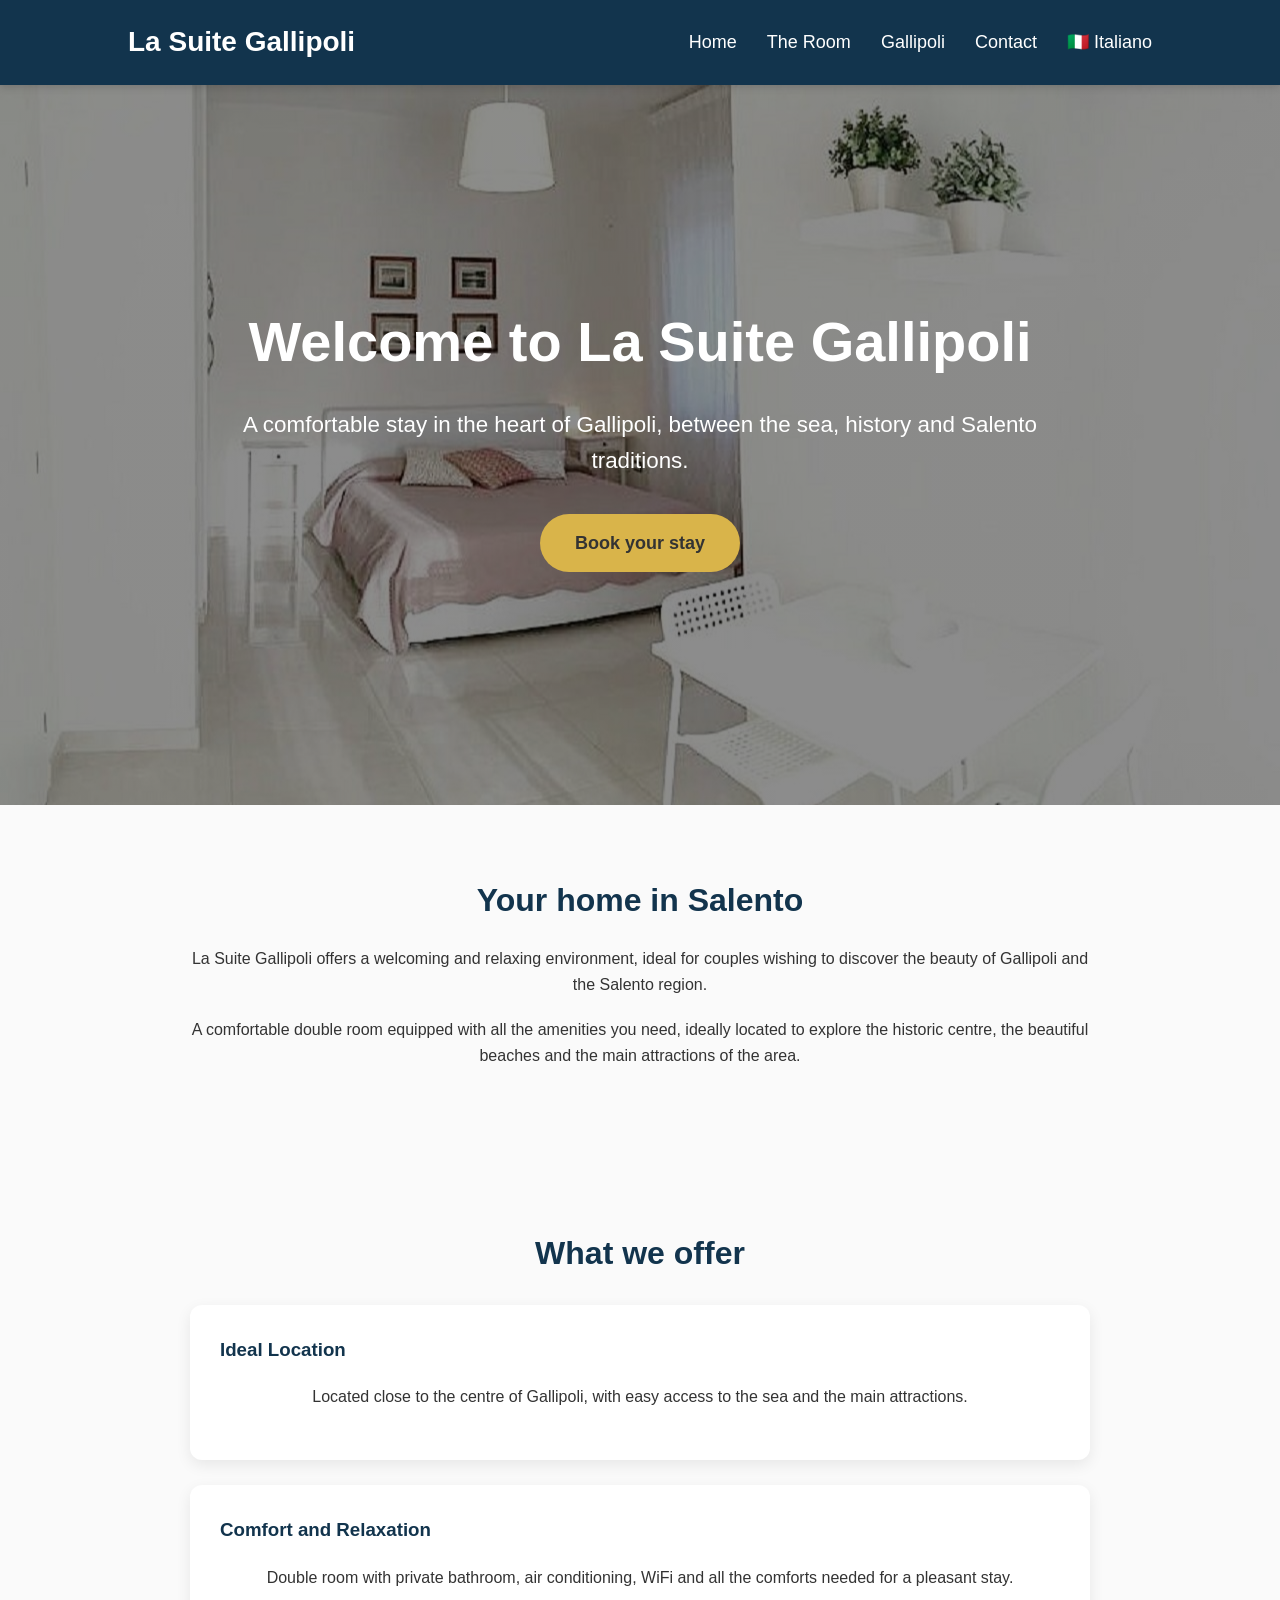
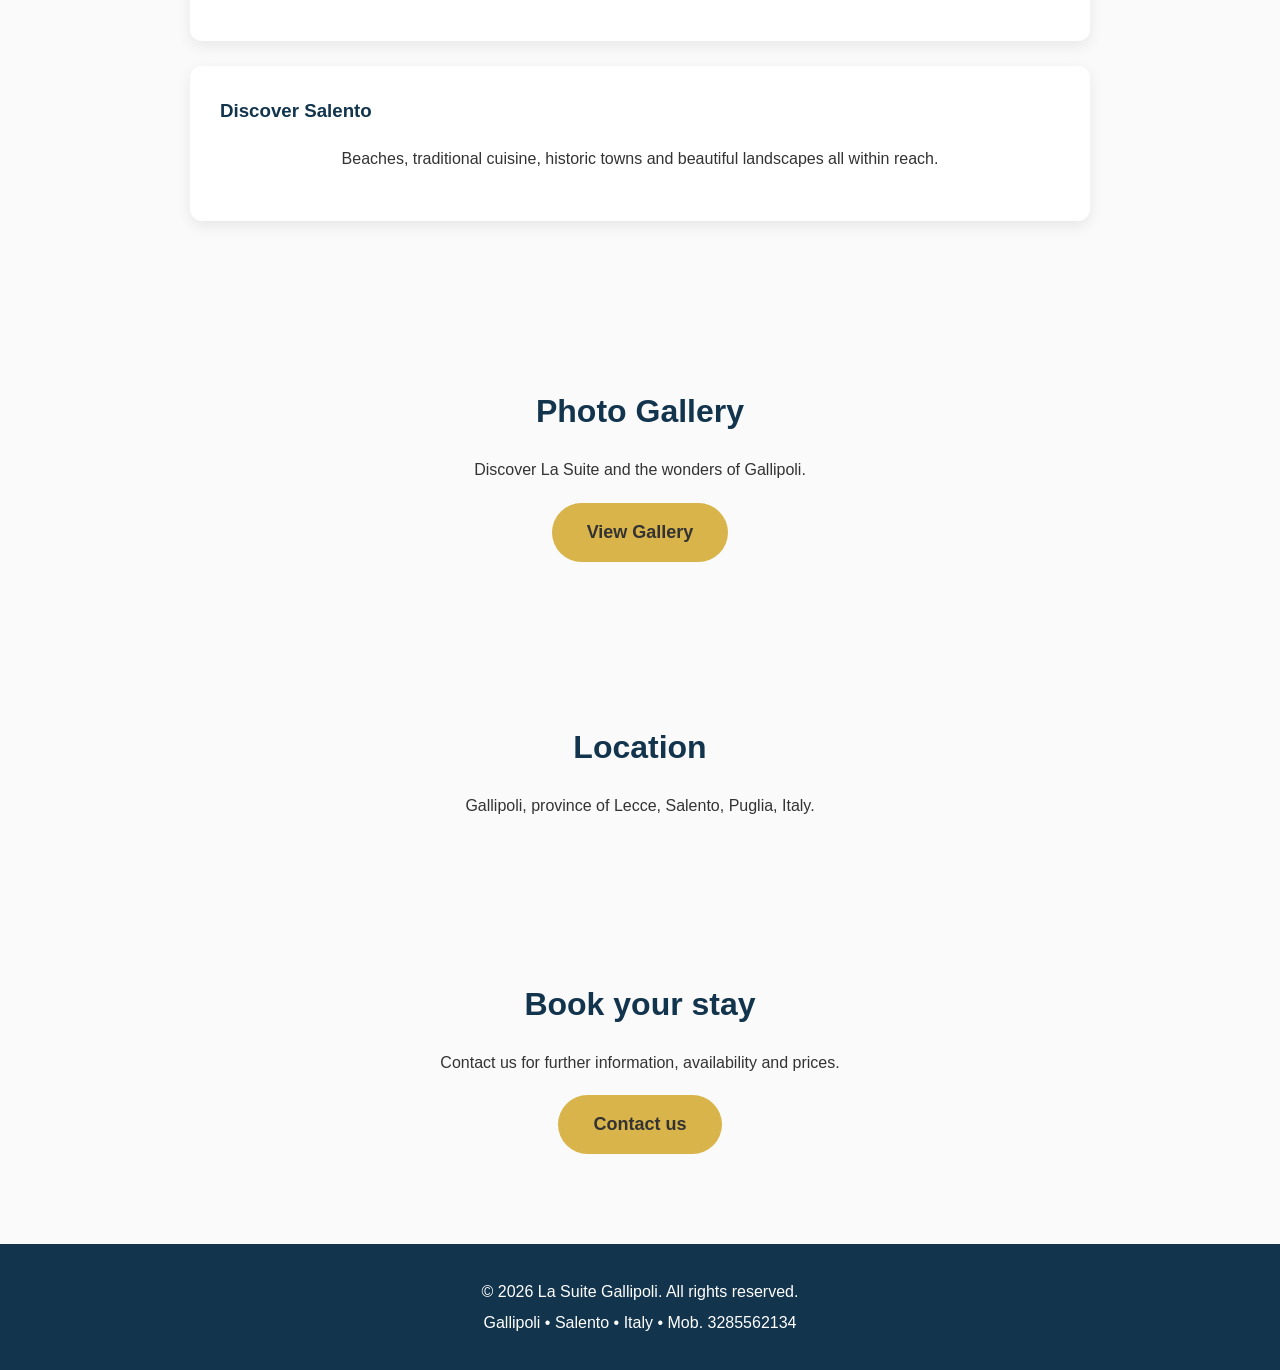
==== commit d61b7c13: "updated nav bar without gallery on english pages" ====
--- a/en/index.html
+++ b/en/index.html
@@ -52,10 +52,7 @@
         <a href="camera.html">The Room</a>
     </li>
 
-    <li>
-        <a href="gallery.html">Gallery</a>
-    </li>
-
+   
     <li>
         <a href="gallipoli.html">Gallipoli</a>
     </li>
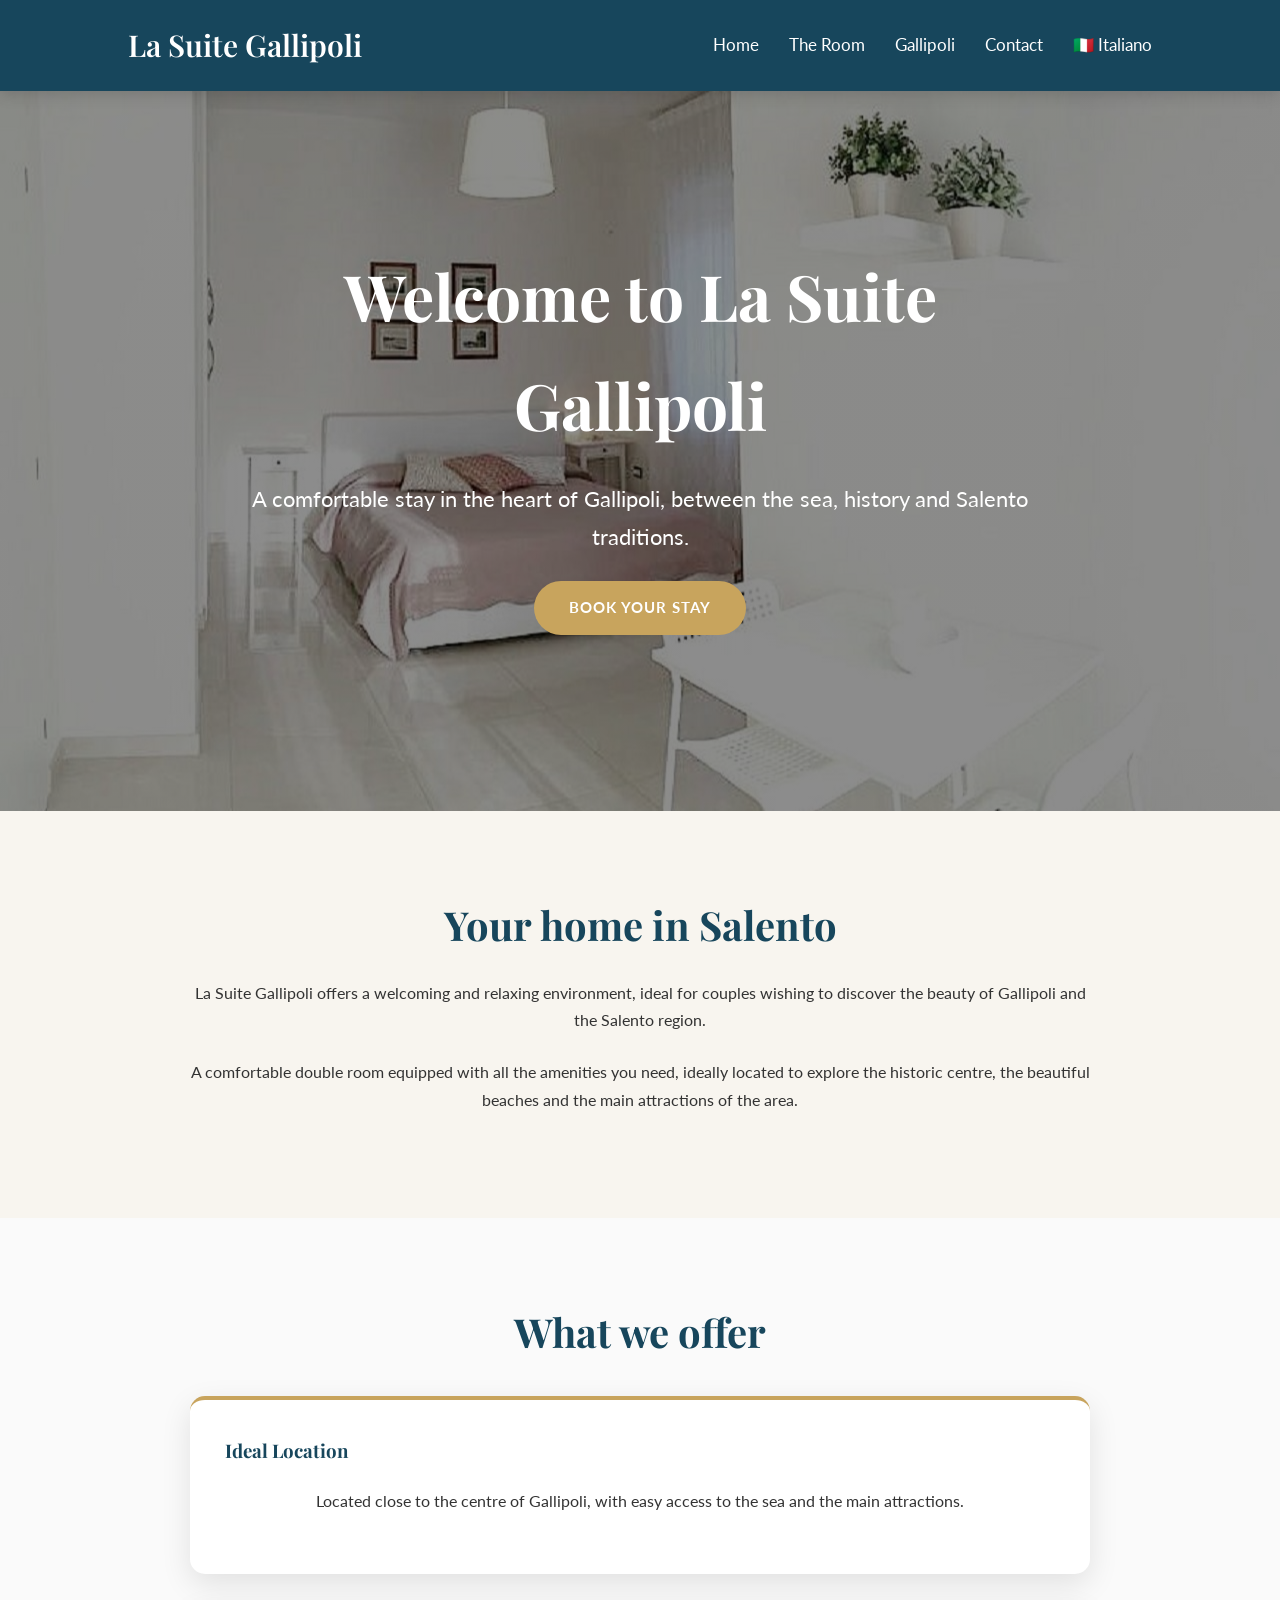
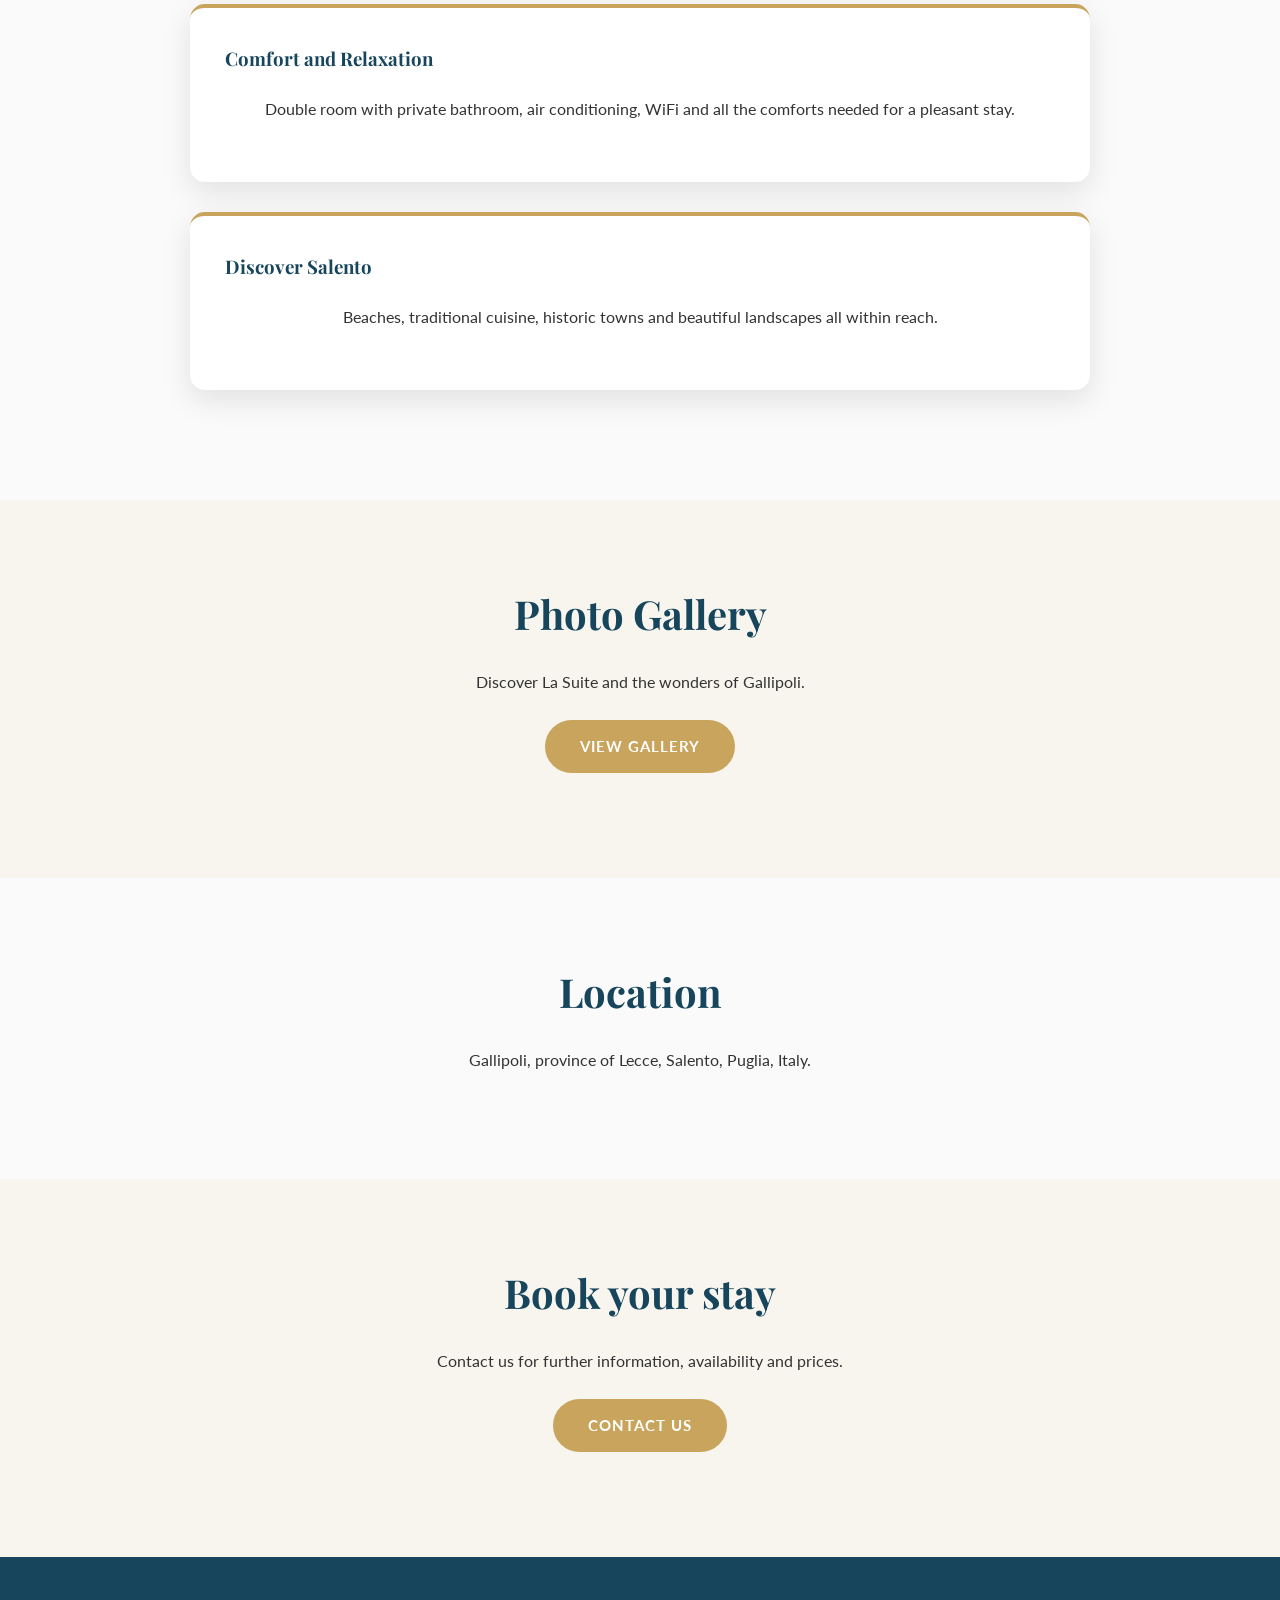
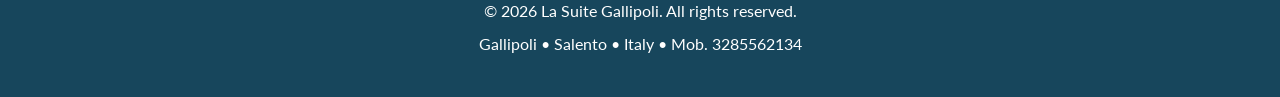
==== commit e7c66694: "updated css style sheet and index" ====
--- a/en/index.html
+++ b/en/index.html
@@ -11,6 +11,7 @@
         <meta name="description"
             content="La Suite Gallipoli - Comfortable double room with private bathroom, WiFi and all amenities in the heart of Gallipoli, Salento.">
 
+            <link href="https://fonts.googleapis.com/css2?family=Lato:wght@300;400;700&family=Playfair+Display:wght@500;600;700&display=swap" rel="stylesheet">
         <link rel="stylesheet" href="../css/style.css">
         <link rel="icon" href="../favicon.png" type="image/png">
 
--- a/css/style.css
+++ b/css/style.css
@@ -1,55 +1,92 @@
+/* ==========================
+   VARIABLES
+========================== */
+
+:root {
+
+    --blue: #17465C;
+    --gold: #C8A45D;
+    --cream: #F8F5EF;
+    --white: #ffffff;
+    --dark: #333333;
+    --shadow: 0 10px 30px rgba(0,0,0,0.10);
+
+}
+
+
+
 /* ==========================
    GENERAL
 ========================== */
 
+
 * {
-    margin: 0;
-    padding: 0;
-    box-sizing: border-box;
-}
+
+    margin:0;
+    padding:0;
+    box-sizing:border-box;
+
+}
+
 
 
 body {
 
-    font-family: Arial, Helvetica, sans-serif;
-
-    line-height: 1.6;
-
-    color: #333;
-
-    background-color: #fafafa;
-
-}
+    font-family:"Lato", Arial, sans-serif;
+
+    line-height:1.7;
+
+    color:var(--dark);
+
+    background:#fafafa;
+
+}
+
 
 
 a {
 
-    text-decoration: none;
-
-}
-
-
-section {
-
-    padding: 70px 10%;
-
-}
+    text-decoration:none;
+
+}
+
 
 
 h1,
 h2,
 h3 {
 
-    margin-bottom: 20px;
-
-}
+    font-family:"Playfair Display", Georgia, serif;
+
+    margin-bottom:20px;
+
+}
+
 
 
 p {
 
-    margin-bottom: 20px;
-
-}
+    margin-bottom:20px;
+
+}
+
+
+
+section {
+
+    padding:80px 10%;
+
+}
+
+
+
+section:nth-child(even) {
+
+    background:var(--cream);
+
+}
+
+
 
 
 
@@ -62,34 +99,37 @@
 
 .navbar {
 
-    display: flex;
-
-    justify-content: space-between;
-
-    align-items: center;
-
-    background-color: #12344D;
-
-    padding: 20px 10%;
-
-    position: sticky;
-
-    top: 0;
-
-    z-index: 1000;
-
-    box-shadow: 0 2px 8px rgba(0,0,0,0.15);
-
-}
+    display:flex;
+
+    justify-content:space-between;
+
+    align-items:center;
+
+    background:var(--blue);
+
+    padding:20px 10%;
+
+    position:sticky;
+
+    top:0;
+
+    z-index:1000;
+
+    box-shadow:0 3px 15px rgba(0,0,0,.15);
+
+}
+
 
 
 .logo a {
 
-    color: white;
-
-    font-size: 28px;
-
-    font-weight: bold;
+    color:white;
+
+    font-family:"Playfair Display", serif;
+
+    font-size:30px;
+
+    font-weight:600;
 
 }
 
@@ -97,11 +137,11 @@
 
 .nav-links {
 
-    display: flex;
-
-    list-style: none;
-
-    gap: 30px;
+    display:flex;
+
+    list-style:none;
+
+    gap:30px;
 
 }
 
@@ -109,11 +149,11 @@
 
 .nav-links a {
 
-    color: white;
-
-    font-size: 18px;
-
-    transition: color 0.3s;
+    color:white;
+
+    font-size:17px;
+
+    transition:.3s;
 
 }
 
@@ -121,29 +161,31 @@
 
 .nav-links a:hover {
 
-    color: #D9B44A;
-
-}
-
-
-
-/* Hamburger button */
+    color:var(--gold);
+
+}
+
+
+
+
 
 .menu-toggle {
 
-    display: none;
-
-    background: none;
-
-    border: none;
-
-    color: white;
-
-    font-size: 34px;
-
-    cursor: pointer;
-
-}
+    display:none;
+
+    background:none;
+
+    border:none;
+
+    color:white;
+
+    font-size:34px;
+
+    cursor:pointer;
+
+}
+
+
 
 
 
@@ -156,33 +198,33 @@
 
 .hero {
 
-    height: 80vh;
+    height:80vh;
 
     background-image:
 
-        linear-gradient(
-            rgba(0,0,0,0.45),
-            rgba(0,0,0,0.45)
-        ),
-
-        url("../images/hero.jpg");
-
-
-    background-size: cover;
-
-    background-position: center;
-
-
-    display: flex;
-
-    justify-content: center;
-
-    align-items: center;
-
-
-    text-align: center;
-
-    color: white;
+    linear-gradient(
+        rgba(0,0,0,.45),
+        rgba(0,0,0,.45)
+    ),
+
+    url("../images/hero.jpg");
+
+
+    background-size:cover;
+
+    background-position:center;
+
+
+    display:flex;
+
+    justify-content:center;
+
+    align-items:center;
+
+
+    text-align:center;
+
+    color:white;
 
 }
 
@@ -190,9 +232,11 @@
 
 .hero-content {
 
-    max-width: 850px;
-
-    padding: 20px;
+    max-width:850px;
+
+    padding:20px;
+
+    animation:fadeIn 1.2s ease;
 
 }
 
@@ -200,9 +244,9 @@
 
 .hero h1 {
 
-    font-size: 3.5rem;
-
-    color: white;
+    font-size:4rem;
+
+    color:white;
 
 }
 
@@ -210,13 +254,37 @@
 
 .hero p {
 
-    font-size: 1.4rem;
-
-    color: white;
-
-    margin-bottom: 35px;
-
-}
+    font-size:1.4rem;
+
+    color:white;
+
+}
+
+
+
+
+
+@keyframes fadeIn {
+
+    from {
+
+        opacity:0;
+
+        transform:translateY(25px);
+
+    }
+
+
+    to {
+
+        opacity:1;
+
+        transform:translateY(0);
+
+    }
+
+}
+
 
 
 
@@ -230,21 +298,25 @@
 
 .button {
 
-    display: inline-block;
-
-    background-color: #D9B44A;
-
-    color: #333;
-
-    padding: 15px 35px;
-
-    border-radius: 40px;
-
-    font-weight: bold;
-
-    font-size: 18px;
-
-    transition: all .3s ease;
+    display:inline-block;
+
+    background:var(--gold);
+
+    color:white;
+
+    padding:14px 35px;
+
+    border-radius:40px;
+
+    font-weight:bold;
+
+    font-size:15px;
+
+    text-transform:uppercase;
+
+    letter-spacing:1px;
+
+    transition:.3s;
 
 }
 
@@ -252,9 +324,13 @@
 
 .button:hover {
 
-    background-color: white;
-
-    transform: translateY(-2px);
+    background:white;
+
+    color:var(--blue);
+
+    transform:translateY(-3px);
+
+    box-shadow:var(--shadow);
 
 }
 
@@ -262,11 +338,11 @@
 
 section .button {
 
-    display: block;
-
-    width: fit-content;
-
-    margin: 20px auto;
+    display:block;
+
+    width:max-content;
+
+    margin:25px auto;
 
 }
 
@@ -283,11 +359,11 @@
 
 section h2 {
 
-    text-align: center;
-
-    color: #12344D;
-
-    font-size: 2rem;
+    text-align:center;
+
+    color:var(--blue);
+
+    font-size:2.5rem;
 
 }
 
@@ -295,36 +371,50 @@
 
 section p {
 
-    max-width: 900px;
-
-    margin: 0 auto 20px auto;
-
-    text-align: center;
-
-}
-
-
-
-
-
-/* ==========================
-   SERVICES
+    max-width:900px;
+
+    margin:0 auto 25px auto;
+
+    text-align:center;
+
+}
+
+
+
+
+
+
+
+/* ==========================
+   SERVICES / CARDS
 ========================== */
 
 
 article {
 
-    background: white;
-
-    padding: 30px;
-
-    border-radius: 12px;
-
-    box-shadow: 0 5px 15px rgba(0,0,0,0.08);
-
-    margin: 25px auto;
-
-    max-width: 900px;
+    background:white;
+
+    padding:35px;
+
+    border-radius:15px;
+
+    box-shadow:var(--shadow);
+
+    margin:30px auto;
+
+    max-width:900px;
+
+    border-top:4px solid var(--gold);
+
+    transition:.3s;
+
+}
+
+
+
+article:hover {
+
+    transform:translateY(-5px);
 
 }
 
@@ -332,9 +422,10 @@
 
 article h3 {
 
-    color: #12344D;
-
-}
+    color:var(--blue);
+
+}
+
 
 
 
@@ -348,11 +439,21 @@
 
 .gallery-grid {
 
-    display: grid;
-
-    grid-template-columns: repeat(3, 1fr);
-
-    gap: 20px;
+    display:grid;
+
+    grid-template-columns:repeat(3,1fr);
+
+    gap:25px;
+
+}
+
+
+
+.gallery-item {
+
+    overflow:hidden;
+
+    border-radius:15px;
 
 }
 
@@ -360,13 +461,23 @@
 
 .gallery-item img {
 
-    width: 100%;
-
-    height: 250px;
-
-    object-fit: cover;
-
-    border-radius: 10px;
+    width:100%;
+
+    height:270px;
+
+    object-fit:cover;
+
+    border-radius:15px;
+
+    transition:.5s;
+
+}
+
+
+
+.gallery-item:hover img {
+
+    transform:scale(1.08);
 
 }
 
@@ -383,20 +494,21 @@
 
 footer {
 
-    background: #12344D;
-
-    color: white;
-
-    text-align: center;
-
-    padding: 30px;
-
-}
+    background:var(--blue);
+
+    color:white;
+
+    text-align:center;
+
+    padding:35px;
+
+}
+
 
 
 footer p {
 
-    margin: 5px 0;
+    margin:5px 0;
 
 }
 
@@ -411,151 +523,135 @@
 ========================== */
 
 
-@media (max-width: 768px) {
-
-
-
-    /* Navigation */
-
-
-    .navbar {
-
-        padding: 15px 20px;
-
-    }
-
-
-
-    .logo a {
-
-        font-size: 24px;
-
-    }
-
-
-
-    .menu-toggle {
-
-        display: block;
-
-    }
-
-
-
-    .nav-links {
-
-        display: none;
-
-        flex-direction: column;
-
-        position: absolute;
-
-        top: 70px;
-
-        left: 0;
-
-        width: 100%;
-
-        background-color: #12344D;
-
-        padding: 20px 0;
-
-        text-align: center;
-
-        gap: 15px;
-
-    }
-
-
-
-    .nav-links.show {
-
-        display: flex;
-
-    }
-
-
-
-    .nav-links li {
-
-        margin: 10px 0;
-
-    }
-
-
-
-
-
-
-    /* Hero */
-
-
-    .hero {
-
-        height: 70vh;
-
-    }
-
-
-
-    .hero h1 {
-
-        font-size: 2.2rem;
-
-    }
-
-
-
-    .hero p {
-
-        font-size: 1rem;
-
-    }
-
-
-
-
-
-
-    /* Content */
-
-
-    section {
-
-        padding: 40px 20px;
-
-    }
-
-
-
-    section h2 {
-
-        font-size: 1.8rem;
-
-    }
-
-
-
-    article {
-
-        padding: 20px;
-
-    }
-
-
-
-
-
-
-    /* Gallery */
-
-
-    .gallery-grid {
-
-        grid-template-columns: 1fr;
-
-    }
-
+@media(max-width:768px) {
+
+
+
+.navbar {
+
+    padding:15px 20px;
+
+}
+
+
+
+.logo a {
+
+    font-size:24px;
+
+}
+
+
+
+.menu-toggle {
+
+    display:block;
+
+}
+
+
+
+.nav-links {
+
+    display:none;
+
+    flex-direction:column;
+
+    position:absolute;
+
+    top:70px;
+
+    left:0;
+
+    width:100%;
+
+    background:var(--blue);
+
+    padding:20px 0;
+
+    text-align:center;
+
+}
+
+
+
+.nav-links.show {
+
+    display:flex;
+
+}
+
+
+
+.nav-links li {
+
+    margin:10px 0;
+
+}
+
+
+
+.hero {
+
+    height:70vh;
+
+}
+
+
+
+.hero h1 {
+
+    font-size:2.5rem;
+
+}
+
+
+
+.hero p {
+
+    font-size:1.1rem;
+
+}
+
+
+
+section {
+
+    padding:50px 20px;
+
+}
+
+
+
+section h2 {
+
+    font-size:2rem;
+
+}
+
+
+
+article {
+
+    padding:25px;
+
+}
+
+
+
+.gallery-grid {
+
+    grid-template-columns:1fr;
+
+}
+
+
+
+.gallery-item img {
+
+    height:250px;
+
+}
 
 
 }
